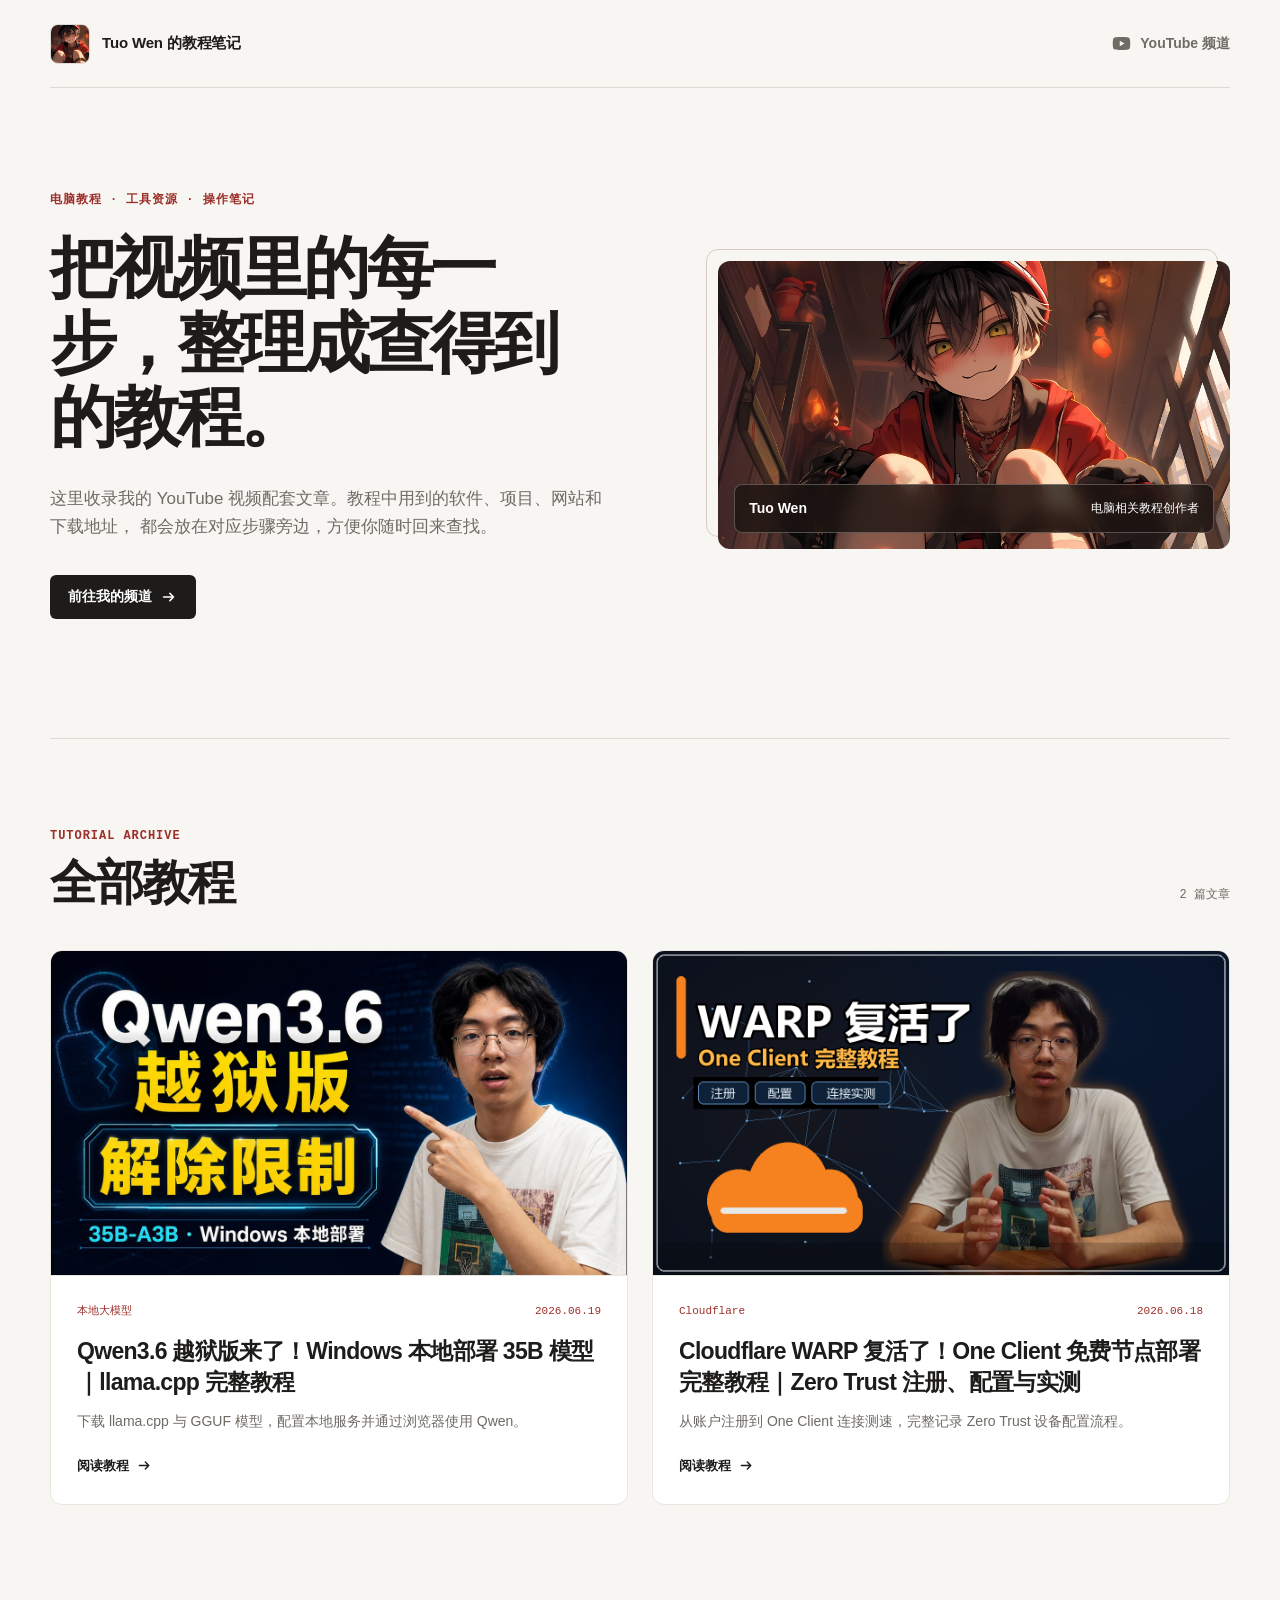
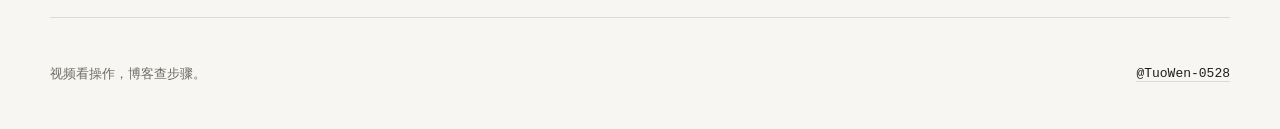
==== index.html @ 8203e3d8 "Add files via upload" ====
<!doctype html>
<html lang="zh-CN">
  <head>
    <meta charset="utf-8">
    <meta name="viewport" content="width=device-width, initial-scale=1">
    <meta
      name="description"
      content="Tuo Wen 的视频配套教程与电脑工具资源导航。"
    >
    <meta name="theme-color" content="#f7f6f3">
    <title>Tuo Wen 的教程笔记</title>
    <link rel="icon" href="assets/images/channel-avatar.jpg" type="image/jpeg">
    <link rel="stylesheet" href="assets/css/style.css">
  </head>
  <body>
    <a class="skip-link" href="#tutorials">跳到教程列表</a>

    <header class="site-header">
      <a class="brand" href="index.html" aria-label="Tuo Wen 的教程笔记首页">
        <img
          class="brand-avatar"
          src="assets/images/channel-avatar.jpg"
          alt=""
          width="40"
          height="40"
        >
        <span>Tuo Wen 的教程笔记</span>
      </a>

      <a
        class="channel-link"
        href="https://www.youtube.com/@TuoWen-0528"
        target="_blank"
        rel="noopener noreferrer"
      >
        <svg viewBox="0 0 24 24" aria-hidden="true">
          <path d="M21.6 7.2a2.8 2.8 0 0 0-2-2C17.8 4.7 12 4.7 12 4.7s-5.8 0-7.6.5a2.8 2.8 0 0 0-2 2A29 29 0 0 0 2 12a29 29 0 0 0 .4 4.8 2.8 2.8 0 0 0 2 2c1.8.5 7.6.5 7.6.5s5.8 0 7.6-.5a2.8 2.8 0 0 0 2-2A29 29 0 0 0 22 12a29 29 0 0 0-.4-4.8ZM10 15.2V8.8l5.5 3.2-5.5 3.2Z"/>
        </svg>
        YouTube 频道
      </a>
    </header>

    <main>
      <section class="intro" aria-labelledby="site-title">
        <div class="intro-copy">
          <p class="eyebrow">电脑教程 · 工具资源 · 操作笔记</p>
          <h1 id="site-title">把视频里的每一步，整理成查得到的教程。</h1>
          <p class="intro-description">
            这里收录我的 YouTube 视频配套文章。教程中用到的软件、项目、网站和下载地址，
            都会放在对应步骤旁边，方便你随时回来查找。
          </p>
          <a
            class="primary-link"
            href="https://www.youtube.com/@TuoWen-0528"
            target="_blank"
            rel="noopener noreferrer"
          >
            前往我的频道
            <svg viewBox="0 0 20 20" aria-hidden="true">
              <path d="M4 10h11M11 6l4 4-4 4"/>
            </svg>
          </a>
        </div>

        <figure class="profile-visual">
          <img
            src="assets/images/channel-avatar.jpg"
            alt="Tuo Wen 的频道头像"
            width="1920"
            height="1080"
          >
          <figcaption>
            <span>Tuo Wen</span>
            <span>电脑相关教程创作者</span>
          </figcaption>
        </figure>
      </section>

      <section class="tutorials" id="tutorials" aria-labelledby="tutorials-title">
        <div class="section-heading">
          <div>
            <p class="eyebrow">Tutorial archive</p>
            <h2 id="tutorials-title">全部教程</h2>
          </div>
          <p class="article-count" aria-label="当前收录文章数量">2 篇文章</p>
        </div>

        <div class="article-grid">
          <a
            class="article-card"
            href="articles/qwen-uncensored-35b-windows-llama-cpp-tutorial.html"
          >
            <div class="article-card-image">
              <img
                src="assets/images/articles/qwen-local-llama-cpp/youtube-thumbnail.jpg"
                alt=""
                width="1280"
                height="720"
              >
            </div>
            <div class="article-card-content">
              <div class="article-card-meta">
                <span>本地大模型</span>
                <time datetime="2026-06-19">2026.06.19</time>
              </div>
              <h3>Qwen3.6 越狱版来了！Windows 本地部署 35B 模型｜llama.cpp 完整教程</h3>
              <p>下载 llama.cpp 与 GGUF 模型，配置本地服务并通过浏览器使用 Qwen。</p>
              <span class="read-more">
                阅读教程
                <svg viewBox="0 0 20 20" aria-hidden="true">
                  <path d="M4 10h11M11 6l4 4-4 4"/>
                </svg>
              </span>
            </div>
          </a>

          <a
            class="article-card"
            href="articles/cloudflare-warp-one-client-zero-trust-tutorial.html"
          >
            <div class="article-card-image">
              <img
                src="assets/images/articles/cloudflare-one-client/youtube-thumbnail.png"
                alt=""
                width="1280"
                height="720"
              >
            </div>
            <div class="article-card-content">
              <div class="article-card-meta">
                <span>Cloudflare</span>
                <time datetime="2026-06-18">2026.06.18</time>
              </div>
              <h3>Cloudflare WARP 复活了！One Client 免费节点部署完整教程｜Zero Trust 注册、配置与实测</h3>
              <p>从账户注册到 One Client 连接测速，完整记录 Zero Trust 设备配置流程。</p>
              <span class="read-more">
                阅读教程
                <svg viewBox="0 0 20 20" aria-hidden="true">
                  <path d="M4 10h11M11 6l4 4-4 4"/>
                </svg>
              </span>
            </div>
          </a>
        </div>
      </section>
    </main>

    <footer class="site-footer">
      <p>视频看操作，博客查步骤。</p>
      <a
        href="https://www.youtube.com/@TuoWen-0528"
        target="_blank"
        rel="noopener noreferrer"
      >@TuoWen-0528</a>
    </footer>
  </body>
</html>
---- assets/css/style.css ----
:root {
  color-scheme: light;
  --canvas: #f7f6f3;
  --surface: #ffffff;
  --ink: #1d1c1a;
  --muted: #6f6b65;
  --line: #dedbd5;
  --soft-line: #eae7e1;
  --accent: #9d2f29;
  --accent-dark: #79231f;
  --accent-soft: #f5e6e3;
  --display: "Aptos Display", "Segoe UI Variable Display", "PingFang SC",
    "Microsoft YaHei", sans-serif;
  --body: "Aptos", "Segoe UI Variable Text", "PingFang SC", "Microsoft YaHei",
    sans-serif;
  --mono: "Cascadia Code", "SFMono-Regular", Consolas, monospace;
}

* {
  box-sizing: border-box;
}

html {
  scroll-behavior: smooth;
}

body {
  margin: 0;
  background: var(--canvas);
  color: var(--ink);
  font-family: var(--body);
  line-height: 1.65;
  text-rendering: optimizeLegibility;
  -webkit-font-smoothing: antialiased;
}

a {
  color: inherit;
}

img {
  display: block;
  height: auto;
  max-width: 100%;
}

svg {
  display: block;
}

.skip-link {
  position: fixed;
  top: 12px;
  left: 12px;
  z-index: 10;
  padding: 8px 12px;
  border-radius: 6px;
  background: var(--ink);
  color: #fff;
  text-decoration: none;
  transform: translateY(-160%);
  transition: transform 160ms ease;
}

.skip-link:focus {
  transform: translateY(0);
}

.site-header,
main,
.site-footer {
  width: min(1180px, calc(100% - 48px));
  margin-inline: auto;
}

.site-header {
  min-height: 88px;
  display: flex;
  align-items: center;
  justify-content: space-between;
  border-bottom: 1px solid var(--line);
}

.brand {
  display: inline-flex;
  align-items: center;
  gap: 12px;
  font-size: 15px;
  font-weight: 650;
  letter-spacing: -0.01em;
  text-decoration: none;
}

.brand-avatar {
  width: 40px;
  height: 40px;
  border: 1px solid rgba(29, 28, 26, 0.12);
  border-radius: 8px;
  object-fit: cover;
  object-position: 50% 24%;
}

.channel-link,
.primary-link {
  display: inline-flex;
  align-items: center;
  justify-content: center;
  gap: 8px;
  min-height: 44px;
  font-size: 14px;
  font-weight: 650;
  text-decoration: none;
}

.channel-link {
  color: var(--muted);
  transition: color 160ms ease;
}

.channel-link svg {
  width: 21px;
  fill: currentColor;
}

.channel-link:hover {
  color: var(--accent);
}

.intro {
  display: grid;
  grid-template-columns: minmax(0, 1.05fr) minmax(360px, 0.95fr);
  gap: clamp(48px, 8vw, 108px);
  align-items: center;
  min-height: 650px;
  padding: 88px 0 104px;
}

.intro-copy {
  max-width: 660px;
}

.eyebrow {
  margin: 0 0 20px;
  color: var(--accent);
  font-family: var(--mono);
  font-size: 12px;
  font-weight: 600;
  letter-spacing: 0.08em;
  text-transform: uppercase;
}

h1,
h2,
h3,
p {
  text-wrap: pretty;
}

h1,
h2,
h3 {
  font-family: var(--display);
}

h1 {
  max-width: 680px;
  margin: 0;
  font-size: clamp(42px, 5.2vw, 72px);
  font-weight: 700;
  letter-spacing: -0.055em;
  line-height: 1.12;
}

.intro-description {
  max-width: 590px;
  margin: 30px 0 34px;
  color: var(--muted);
  font-size: 17px;
}

.primary-link {
  width: fit-content;
  padding: 0 18px;
  border-radius: 6px;
  background: var(--ink);
  color: #fff;
  transition:
    background-color 160ms ease,
    transform 160ms ease;
}

.primary-link:hover {
  background: var(--accent-dark);
}

.primary-link:active {
  transform: scale(0.98);
}

.primary-link svg {
  width: 18px;
  fill: none;
  stroke: currentColor;
  stroke-linecap: round;
  stroke-linejoin: round;
  stroke-width: 1.7;
}

.profile-visual {
  position: relative;
  margin: 0;
}

.profile-visual::before {
  position: absolute;
  inset: -12px 12px 12px -12px;
  z-index: -1;
  border: 1px solid #d9c9c4;
  border-radius: 12px;
  content: "";
}

.profile-visual img {
  width: 100%;
  border-radius: 12px;
}

.profile-visual figcaption {
  position: absolute;
  right: 16px;
  bottom: 16px;
  left: 16px;
  display: flex;
  align-items: center;
  justify-content: space-between;
  gap: 16px;
  padding: 12px 14px;
  border: 1px solid rgba(255, 255, 255, 0.25);
  border-radius: 8px;
  background: rgba(28, 20, 17, 0.78);
  color: #fff;
  font-size: 12px;
  backdrop-filter: blur(8px);
}

.profile-visual figcaption span:first-child {
  font-size: 14px;
  font-weight: 700;
}

.tutorials {
  padding: 88px 0 112px;
  border-top: 1px solid var(--line);
}

.section-heading {
  display: flex;
  align-items: end;
  justify-content: space-between;
  gap: 24px;
  margin-bottom: 40px;
}

.section-heading .eyebrow {
  margin-bottom: 10px;
}

h2 {
  margin: 0;
  font-size: clamp(32px, 4vw, 48px);
  letter-spacing: -0.045em;
  line-height: 1.1;
}

.article-count {
  margin: 0 0 4px;
  color: var(--muted);
  font-family: var(--mono);
  font-size: 12px;
}

.empty-state {
  display: grid;
  grid-template-columns: auto 1fr;
  gap: 22px;
  align-items: center;
  padding: clamp(28px, 5vw, 48px);
  border: 1px solid var(--soft-line);
  border-radius: 12px;
  background: var(--surface);
}

.empty-icon {
  display: grid;
  width: 56px;
  height: 56px;
  place-items: center;
  border-radius: 10px;
  background: var(--accent-soft);
  color: var(--accent);
}

.empty-icon svg {
  width: 27px;
  fill: none;
  stroke: currentColor;
  stroke-linecap: round;
  stroke-linejoin: round;
  stroke-width: 1.6;
}

.empty-state h3 {
  margin: 0 0 5px;
  font-size: 20px;
  letter-spacing: -0.02em;
}

.empty-state p {
  margin: 0;
  color: var(--muted);
}

.site-footer {
  display: flex;
  align-items: center;
  justify-content: space-between;
  gap: 24px;
  min-height: 112px;
  border-top: 1px solid var(--line);
  color: var(--muted);
  font-size: 13px;
}

.site-footer p {
  margin: 0;
}

.site-footer a {
  color: var(--ink);
  font-family: var(--mono);
  text-decoration-color: var(--line);
  text-underline-offset: 4px;
}

a:focus-visible {
  border-radius: 4px;
  outline: 3px solid rgba(157, 47, 41, 0.28);
  outline-offset: 4px;
}

.article-grid {
  display: grid;
  grid-template-columns: repeat(2, minmax(0, 1fr));
  gap: 24px;
}

.article-card {
  display: grid;
  overflow: hidden;
  border: 1px solid var(--soft-line);
  border-radius: 12px;
  background: var(--surface);
  text-decoration: none;
  transition:
    border-color 180ms ease,
    transform 180ms ease,
    box-shadow 180ms ease;
}

.article-card:hover {
  border-color: #d5c8c3;
  box-shadow: 0 8px 24px rgba(50, 37, 31, 0.05);
  transform: translateY(-2px);
}

.article-card-image {
  overflow: hidden;
  border-bottom: 1px solid var(--soft-line);
  background: #171614;
}

.article-card-image img {
  width: 100%;
}

.article-card-content {
  padding: 26px;
}

.article-card-meta {
  display: flex;
  justify-content: space-between;
  gap: 16px;
  margin-bottom: 16px;
  color: var(--accent);
  font-family: var(--mono);
  font-size: 11px;
}

.article-card h3 {
  margin: 0 0 12px;
  font-size: 23px;
  letter-spacing: -0.03em;
  line-height: 1.35;
}

.article-card p {
  margin: 0;
  color: var(--muted);
  font-size: 14px;
}

.read-more {
  display: inline-flex;
  align-items: center;
  gap: 7px;
  margin-top: 22px;
  font-size: 13px;
  font-weight: 650;
}

.read-more svg {
  width: 17px;
  fill: none;
  stroke: currentColor;
  stroke-linecap: round;
  stroke-linejoin: round;
  stroke-width: 1.7;
}

.article-header,
.article-layout {
  width: min(100% - 48px, 1180px);
  margin-inline: auto;
}

.article-header {
  min-height: 80px;
  display: flex;
  align-items: center;
  justify-content: space-between;
  gap: 24px;
  border-bottom: 1px solid var(--line);
}

.back-link {
  display: inline-flex;
  align-items: center;
  gap: 8px;
  min-height: 44px;
  font-size: 14px;
  font-weight: 650;
  text-decoration: none;
}

.back-link svg {
  width: 18px;
  fill: none;
  stroke: currentColor;
  stroke-linecap: round;
  stroke-linejoin: round;
  stroke-width: 1.7;
}

.article-layout {
  display: grid;
  grid-template-columns: minmax(0, 820px);
  justify-content: center;
}

.article {
  min-width: 0;
  padding: 86px 0 0;
}

.article-hero {
  padding-bottom: 72px;
  border-bottom: 1px solid var(--line);
}

.article-hero h1 {
  max-width: 900px;
  font-size: clamp(38px, 5.2vw, 66px);
  line-height: 1.16;
}

.article-lead {
  max-width: 760px;
  margin: 28px 0 20px;
  color: var(--muted);
  font-size: 19px;
}

.article-meta {
  display: flex;
  flex-wrap: wrap;
  gap: 8px 22px;
  color: var(--muted);
  font-family: var(--mono);
  font-size: 12px;
}

.video-link {
  display: inline-flex;
  align-items: center;
  gap: 8px;
  min-height: 44px;
  margin-top: 30px;
  padding: 0 17px;
  border-radius: 6px;
  background: var(--ink);
  color: #fff;
  font-size: 14px;
  font-weight: 650;
  text-decoration: none;
}

.video-link:hover {
  background: var(--accent-dark);
}

.video-link svg {
  width: 18px;
  fill: none;
  stroke: currentColor;
  stroke-linecap: round;
  stroke-linejoin: round;
  stroke-width: 1.7;
}

.notice,
.warning {
  margin: 42px 0;
  padding: 22px 24px;
  border-left: 3px solid var(--accent);
  background: var(--accent-soft);
  color: #4c302d;
}

.warning {
  border-color: #9a6812;
  background: #fbf3db;
  color: #5e481d;
}

.notice.compact {
  margin-top: 32px;
}

.article-section {
  padding: 64px 0 8px;
}

.article-section > h2,
.section-title-row h2,
.article-toc h2 {
  font-size: clamp(28px, 4vw, 40px);
  line-height: 1.22;
}

.article-section p,
.article-section li,
.article-toc li {
  font-size: 16px;
}

.article-section p {
  margin: 18px 0;
}

.article-section a,
.article-toc a {
  text-decoration-color: #bfb8af;
  text-underline-offset: 4px;
}

.article-section a:hover,
.article-toc a:hover {
  color: var(--accent);
}

.section-title-row {
  display: grid;
  grid-template-columns: 64px minmax(0, 1fr);
  gap: 18px;
  align-items: start;
  margin-bottom: 26px;
}

.section-title-row h2 {
  margin: 0;
}

.timestamp {
  margin-top: 9px;
  color: var(--accent);
  font-family: var(--mono);
  font-size: 12px;
}

.check-list,
.source-list {
  padding-left: 22px;
}

.check-list li,
.source-list li {
  margin: 10px 0;
}

.resource-box {
  margin-top: 30px;
  padding: 24px 26px;
  border: 1px solid var(--soft-line);
  border-radius: 10px;
  background: var(--surface);
}

.resource-box h3 {
  margin: 0 0 12px;
  font-size: 18px;
}

.resource-box ul {
  margin: 0;
  padding-left: 20px;
}

.resource-box li {
  margin: 8px 0;
}

.article-toc {
  margin: 58px 0 10px;
  padding: 30px;
  border: 1px solid var(--soft-line);
  border-radius: 12px;
  background: var(--surface);
}

.article-toc h2 {
  margin: 0 0 20px;
}

.article-toc ol {
  display: grid;
  grid-template-columns: repeat(2, minmax(0, 1fr));
  gap: 4px 30px;
  margin: 0;
  padding: 0;
  list-style: none;
}

.article-toc a {
  display: grid;
  grid-template-columns: 48px minmax(0, 1fr);
  gap: 10px;
  padding: 8px 0;
}

.article-toc time {
  color: var(--accent);
  font-family: var(--mono);
  font-size: 12px;
}

.steps {
  margin: 0;
  padding: 0;
  list-style: none;
  counter-reset: tutorial-step;
}

.steps > li {
  position: relative;
  padding: 0 0 42px 58px;
  counter-increment: tutorial-step;
}

.steps > li::before {
  position: absolute;
  top: 1px;
  left: 0;
  display: grid;
  width: 34px;
  height: 34px;
  place-items: center;
  border: 1px solid #d9c9c4;
  border-radius: 8px;
  color: var(--accent);
  content: counter(tutorial-step);
  font-family: var(--mono);
  font-size: 12px;
  font-weight: 700;
}

.steps h3 {
  margin: 0;
  font-size: 21px;
  letter-spacing: -0.02em;
}

.steps ul {
  padding-left: 20px;
}

.steps ul li {
  margin: 8px 0;
}

.subheading {
  margin: 38px 0 28px;
  padding-top: 26px;
  border-top: 1px solid var(--soft-line);
  font-size: 24px;
}

.ui-label,
code {
  border: 1px solid #e2ddd7;
  border-radius: 4px;
  background: #f1efeb;
  color: #413d38;
  font-family: var(--mono);
  font-size: 0.88em;
}

.ui-label {
  padding: 2px 6px;
  white-space: nowrap;
}

code {
  padding: 2px 5px;
}

.long-code {
  overflow-wrap: anywhere;
}

.long-code code {
  white-space: normal;
}

kbd {
  padding: 2px 6px;
  border: 1px solid #d8d3cc;
  border-bottom-width: 2px;
  border-radius: 4px;
  background: #f4f2ee;
  font-family: var(--mono);
  font-size: 0.85em;
}

.code-block,
.folder-tree pre {
  position: relative;
  overflow-x: auto;
  margin: 24px 0;
  padding: 58px 24px 22px;
  border: 1px solid #2f2d29;
  border-radius: 10px;
  background: #1d1c1a;
  color: #f4f1eb;
  font: 13px/1.75 var(--mono);
  tab-size: 2;
}

.code-block code,
.folder-tree code {
  padding: 0;
  border: 0;
  background: transparent;
  color: inherit;
  font-size: inherit;
}

.copy-code-button {
  position: absolute;
  top: 12px;
  right: 12px;
  display: inline-flex;
  min-width: 82px;
  min-height: 34px;
  align-items: center;
  justify-content: center;
  padding: 0 12px;
  border: 1px solid #4a4741;
  border-radius: 5px;
  background: #2b2926;
  color: #f4f1eb;
  cursor: pointer;
  font-family: var(--body);
  font-size: 12px;
  font-weight: 650;
  transition:
    background-color 150ms ease,
    border-color 150ms ease;
}

.copy-code-button:hover {
  border-color: #6a655d;
  background: #373430;
}

.copy-code-button[data-state="copied"] {
  border-color: #54765a;
  background: #29452f;
}

.copy-code-button[data-state="error"] {
  border-color: #98534d;
  background: #562f2c;
}

.table-wrap {
  overflow-x: auto;
  margin: 28px 0 42px;
  border: 1px solid var(--soft-line);
  border-radius: 10px;
  background: var(--surface);
}

.table-wrap table {
  width: 100%;
  min-width: 650px;
  border-collapse: collapse;
  text-align: left;
}

.table-wrap th,
.table-wrap td {
  padding: 15px 18px;
  border-bottom: 1px solid var(--soft-line);
  vertical-align: top;
}

.table-wrap th {
  background: #f1efeb;
  font-size: 13px;
}

.table-wrap td {
  font-size: 14px;
}

.table-wrap tbody tr:last-child td {
  border-bottom: 0;
}

.article-figure {
  margin: 28px 0 8px;
}

.article-figure img {
  width: 100%;
  border: 1px solid var(--soft-line);
  border-radius: 10px;
  background: #171614;
}

.article-figure figcaption {
  margin-top: 10px;
  color: var(--muted);
  font-size: 13px;
}

.faq-list {
  border-top: 1px solid var(--line);
}

.faq-list details {
  border-bottom: 1px solid var(--line);
}

.faq-list summary {
  padding: 20px 30px 20px 0;
  cursor: pointer;
  font-weight: 650;
}

.faq-list details p {
  margin-top: 0;
  padding-bottom: 18px;
  color: var(--muted);
}

.article-note {
  margin-top: 32px !important;
  padding-top: 24px;
  border-top: 1px solid var(--line);
  color: var(--muted);
  font-size: 13px !important;
}

.article-footer {
  display: flex;
  align-items: center;
  justify-content: space-between;
  gap: 24px;
  margin-top: 72px;
  padding: 34px 0 50px;
  border-top: 1px solid var(--line);
  font-size: 14px;
}

@media (max-width: 820px) {
  .site-header,
  main,
  .site-footer {
    width: min(100% - 32px, 680px);
  }

  .intro {
    grid-template-columns: 1fr;
    gap: 54px;
    min-height: auto;
    padding: 70px 0 82px;
  }

  .intro-copy {
    max-width: none;
  }

  .profile-visual {
    width: min(100%, 560px);
  }

  .profile-visual img {
    width: 100%;
  }

  .tutorials {
    padding: 72px 0 88px;
  }

  .article-grid {
    grid-template-columns: 1fr;
  }

  .article-header,
  .article-layout {
    width: min(100% - 32px, 680px);
  }

  .article {
    padding-top: 66px;
  }

  .article-toc ol {
    grid-template-columns: 1fr;
  }
}

@media (max-width: 520px) {
  .site-header {
    min-height: 74px;
  }

  .brand span {
    font-size: 14px;
  }

  .brand-avatar {
    width: 36px;
    height: 36px;
  }

  .channel-link {
    width: 44px;
    font-size: 0;
  }

  .channel-link svg {
    width: 24px;
  }

  .intro {
    gap: 42px;
    padding: 56px 0 68px;
  }

  .eyebrow {
    margin-bottom: 16px;
    font-size: 11px;
  }

  h1 {
    font-size: clamp(38px, 11vw, 50px);
    letter-spacing: -0.05em;
  }

  .intro-description {
    margin: 24px 0 28px;
    font-size: 16px;
  }

  .profile-visual::before {
    inset: -8px 8px 8px -8px;
  }

  .profile-visual figcaption {
    right: 10px;
    bottom: 10px;
    left: 10px;
  }

  .profile-visual figcaption span:last-child {
    display: none;
  }

  .section-heading {
    align-items: start;
    margin-bottom: 28px;
  }

  .article-count {
    margin-top: 8px;
    white-space: nowrap;
  }

  .empty-state {
    grid-template-columns: 1fr;
    gap: 18px;
  }

  .site-footer {
    align-items: flex-start;
    flex-direction: column;
    justify-content: center;
    gap: 5px;
  }

  .article-header {
    min-height: 72px;
  }

  .article-header .channel-link {
    width: auto;
    font-size: 13px;
  }

  .article {
    padding-top: 52px;
  }

  .article-hero {
    padding-bottom: 54px;
  }

  .article-hero h1 {
    font-size: clamp(34px, 10.5vw, 46px);
  }

  .article-lead {
    font-size: 17px;
  }

  .article-section {
    padding-top: 52px;
  }

  .section-title-row {
    grid-template-columns: 1fr;
    gap: 6px;
  }

  .timestamp {
    margin-top: 0;
  }

  .article-toc {
    padding: 24px 20px;
  }

  .steps > li {
    padding-left: 48px;
  }

  .steps > li::before {
    width: 30px;
    height: 30px;
  }

  .article-footer {
    align-items: flex-start;
    flex-direction: column;
  }
}

@media (prefers-reduced-motion: reduce) {
  html {
    scroll-behavior: auto;
  }

  *,
  *::before,
  *::after {
    scroll-behavior: auto !important;
    transition-duration: 0.01ms !important;
  }
}
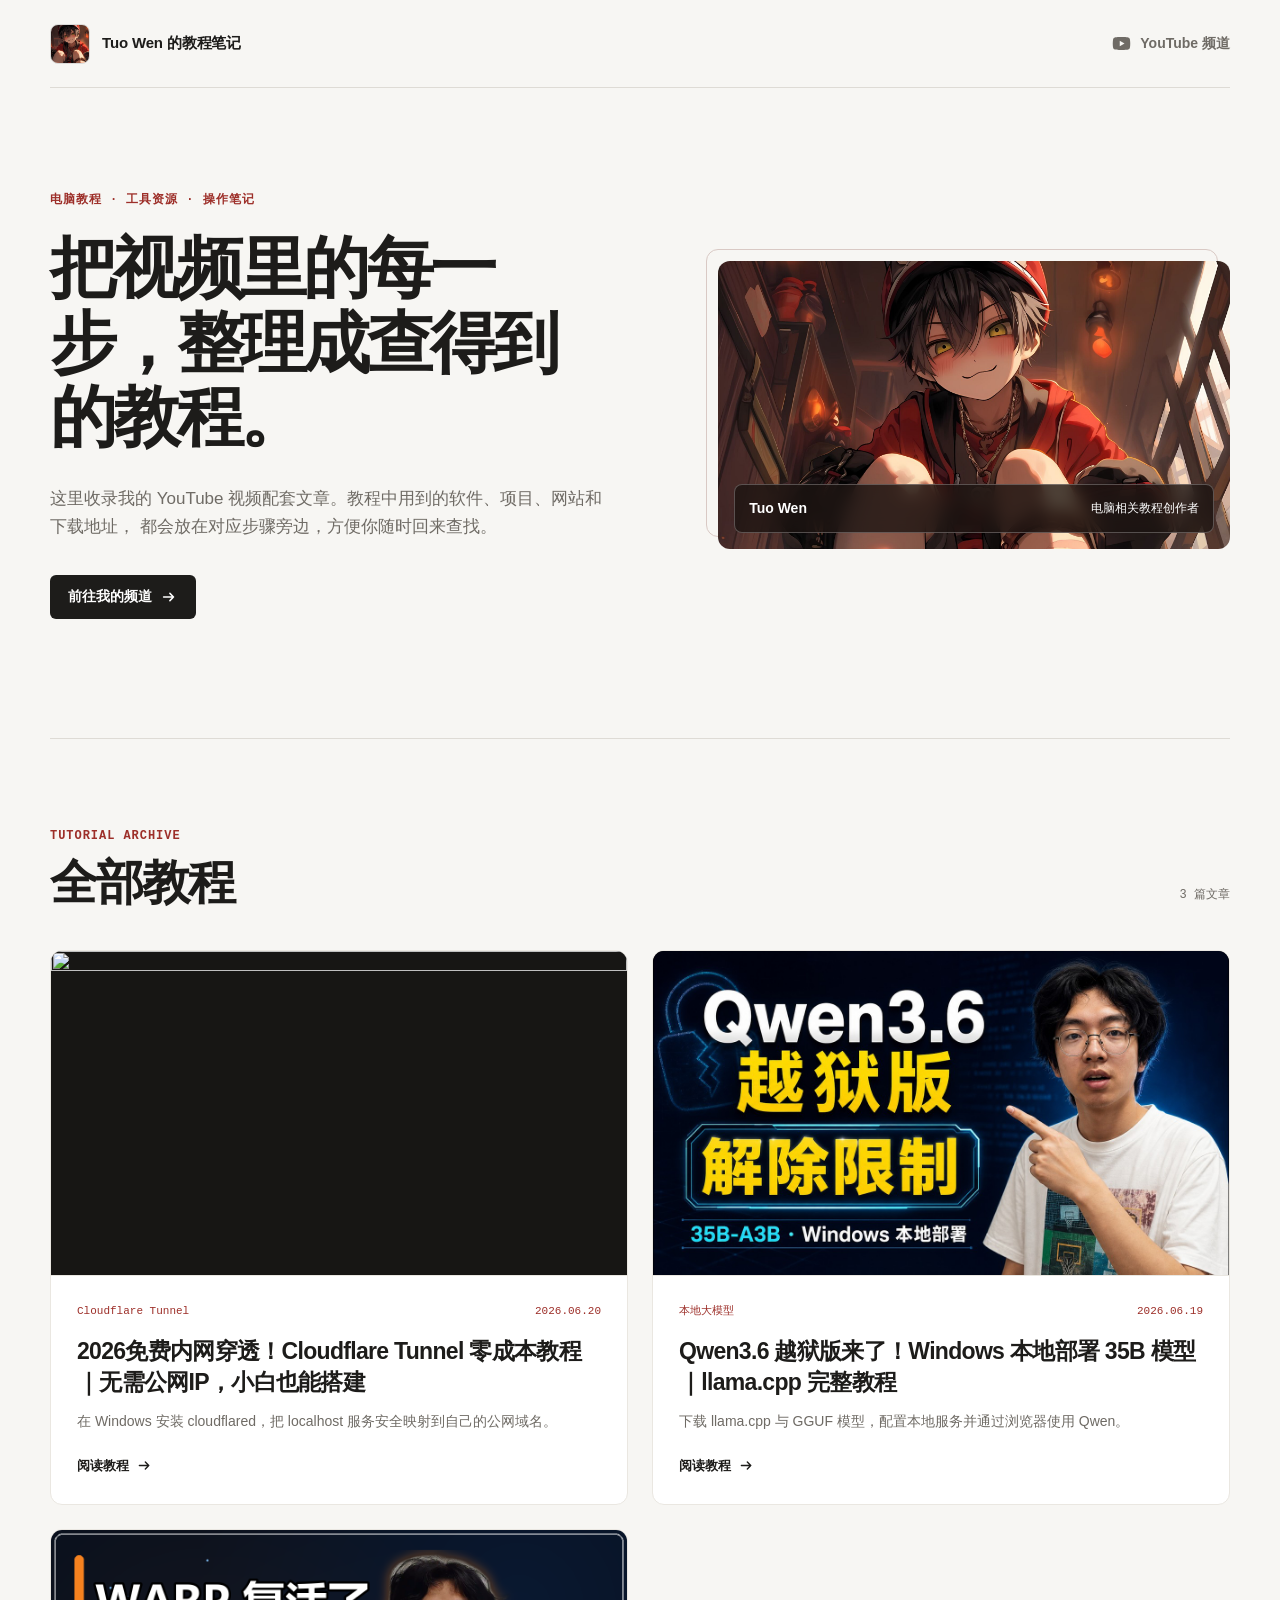
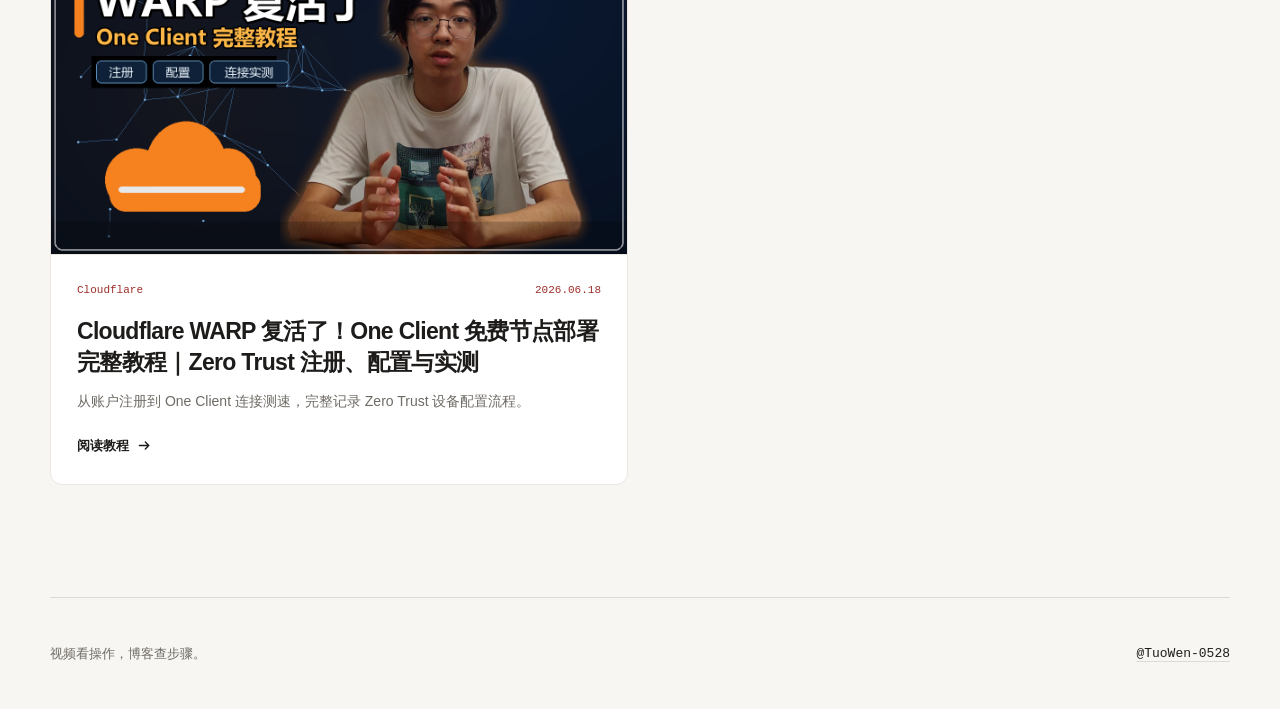
==== commit adeb3e37: "Add files via upload" ====
--- a/index.html
+++ b/index.html
@@ -82,10 +82,38 @@
             <p class="eyebrow">Tutorial archive</p>
             <h2 id="tutorials-title">全部教程</h2>
           </div>
-          <p class="article-count" aria-label="当前收录文章数量">2 篇文章</p>
+          <p class="article-count" aria-label="当前收录文章数量">3 篇文章</p>
         </div>
 
         <div class="article-grid">
+          <a
+            class="article-card"
+            href="articles/cloudflare-tunnel-free-intranet-windows-tutorial.html"
+          >
+            <div class="article-card-image">
+              <img
+                src="assets/images/articles/cloudflare-tunnel-windows/youtube-thumbnail.png"
+                alt=""
+                width="1672"
+                height="941"
+              >
+            </div>
+            <div class="article-card-content">
+              <div class="article-card-meta">
+                <span>Cloudflare Tunnel</span>
+                <time datetime="2026-06-20">2026.06.20</time>
+              </div>
+              <h3>2026免费内网穿透！Cloudflare Tunnel 零成本教程｜无需公网IP，小白也能搭建</h3>
+              <p>在 Windows 安装 cloudflared，把 localhost 服务安全映射到自己的公网域名。</p>
+              <span class="read-more">
+                阅读教程
+                <svg viewBox="0 0 20 20" aria-hidden="true">
+                  <path d="M4 10h11M11 6l4 4-4 4"/>
+                </svg>
+              </span>
+            </div>
+          </a>
+
           <a
             class="article-card"
             href="articles/qwen-uncensored-35b-windows-llama-cpp-tutorial.html"
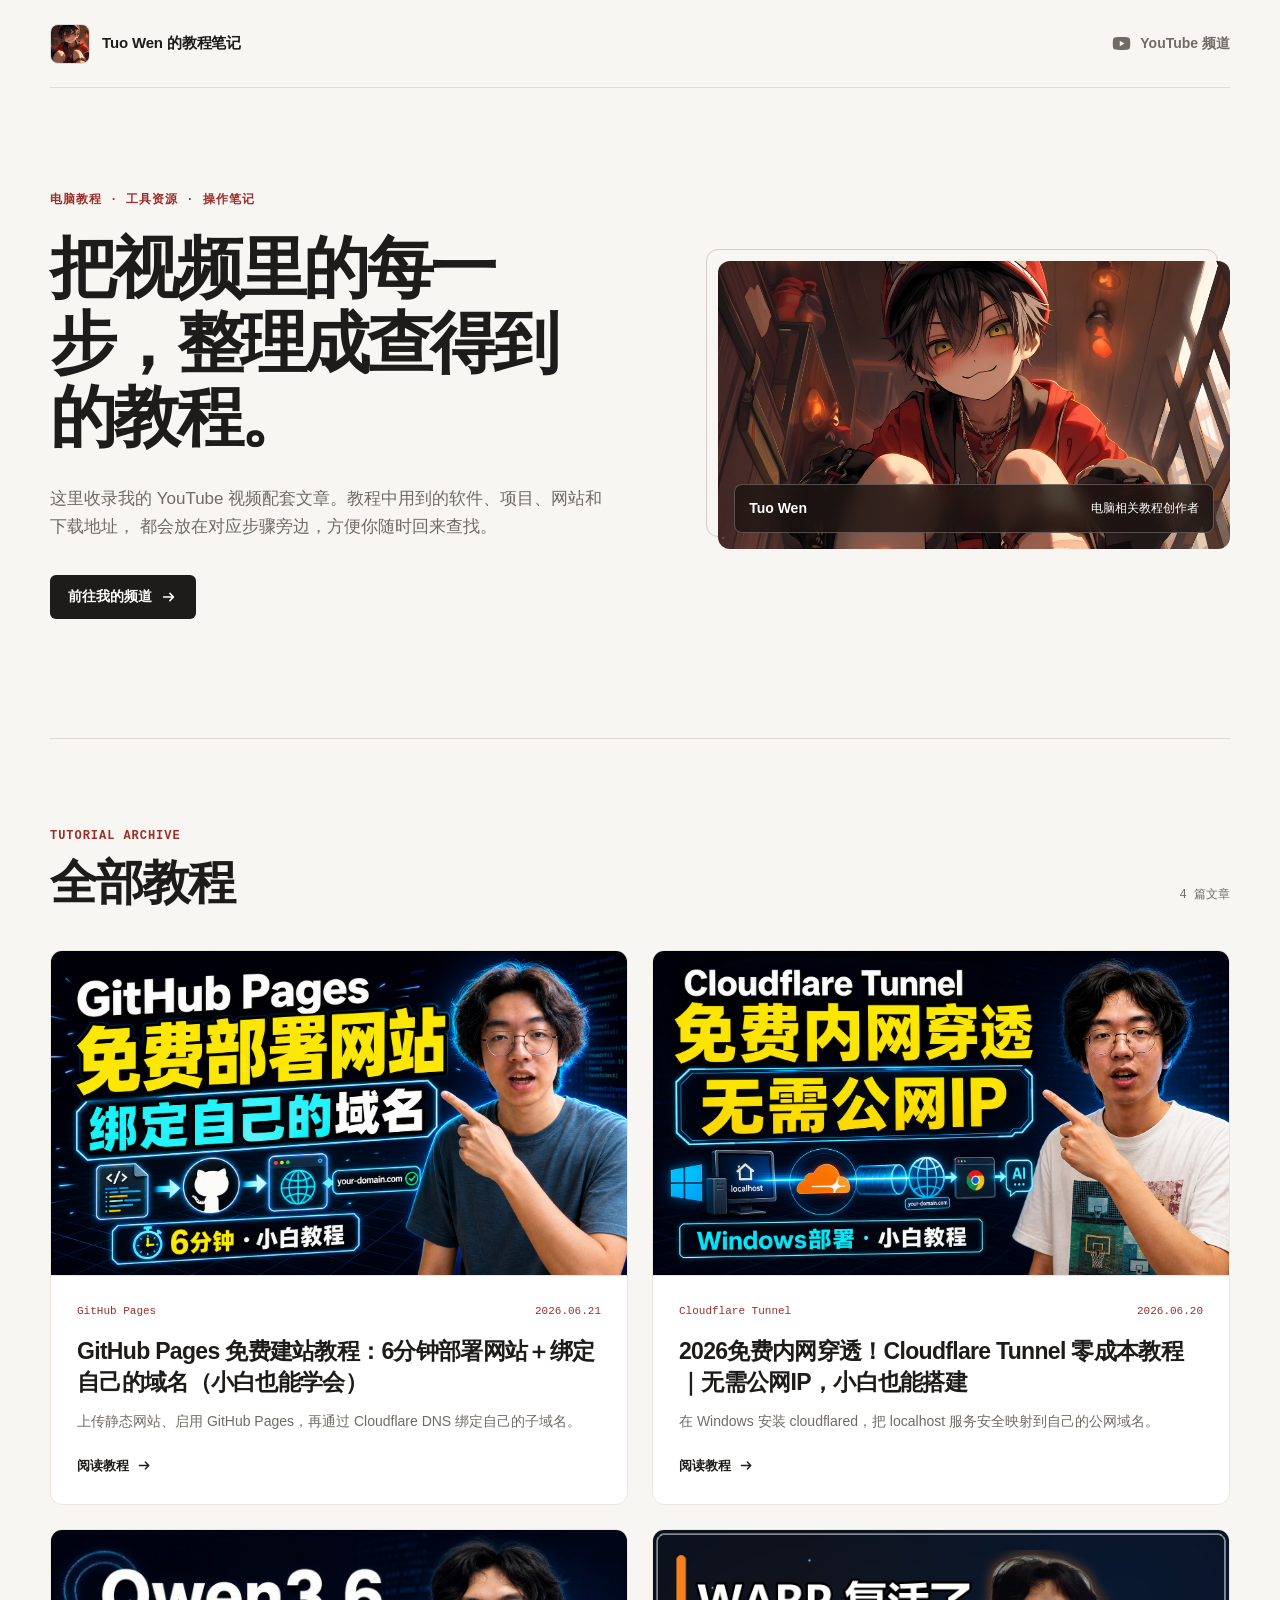
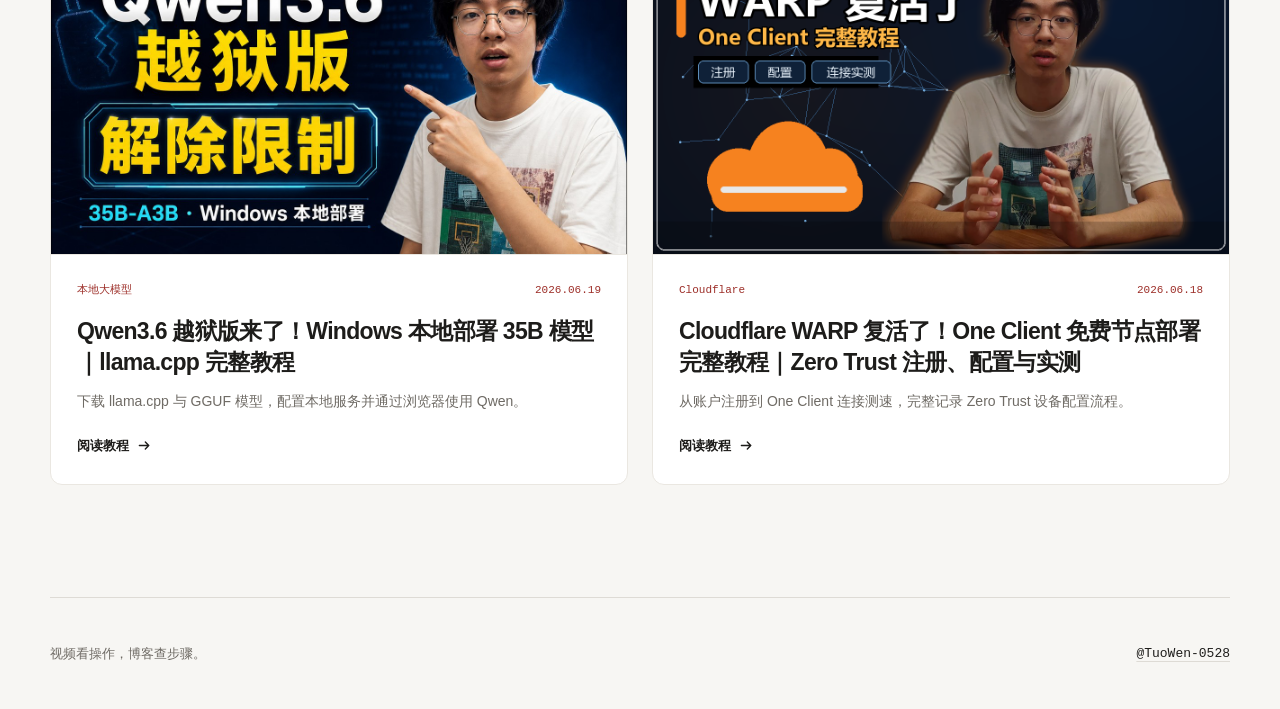
==== commit 29518eed: "Add files via upload" ====
--- a/index.html
+++ b/index.html
@@ -9,8 +9,8 @@
     >
     <meta name="theme-color" content="#f7f6f3">
     <title>Tuo Wen 的教程笔记</title>
-    <link rel="icon" href="assets/images/channel-avatar.jpg" type="image/jpeg">
-    <link rel="stylesheet" href="assets/css/style.css">
+    <link rel="icon" href="assests/images/channel-avatar.jpg" type="image/jpeg">
+    <link rel="stylesheet" href="assests/css/style.css">
   </head>
   <body>
     <a class="skip-link" href="#tutorials">跳到教程列表</a>
@@ -19,7 +19,7 @@
       <a class="brand" href="index.html" aria-label="Tuo Wen 的教程笔记首页">
         <img
           class="brand-avatar"
-          src="assets/images/channel-avatar.jpg"
+          src="assests/images/channel-avatar.jpg"
           alt=""
           width="40"
           height="40"
@@ -64,7 +64,7 @@
 
         <figure class="profile-visual">
           <img
-            src="assets/images/channel-avatar.jpg"
+            src="assests/images/channel-avatar.jpg"
             alt="Tuo Wen 的频道头像"
             width="1920"
             height="1080"
@@ -82,17 +82,17 @@
             <p class="eyebrow">Tutorial archive</p>
             <h2 id="tutorials-title">全部教程</h2>
           </div>
-          <p class="article-count" aria-label="当前收录文章数量">3 篇文章</p>
+          <p class="article-count" aria-label="当前收录文章数量">4 篇文章</p>
         </div>
 
         <div class="article-grid">
           <a
             class="article-card"
-            href="articles/cloudflare-tunnel-free-intranet-windows-tutorial.html"
-          >
-            <div class="article-card-image">
-              <img
-                src="assets/images/articles/cloudflare-tunnel-windows/youtube-thumbnail.png"
+            href="articles/github-pages-free-website-custom-domain-tutorial/github-pages-free-website-custom-domain-tutorial.html"
+          >
+            <div class="article-card-image">
+              <img
+                src="articles/github-pages-free-website-custom-domain-tutorial/images/youtube-thumbnail.png"
                 alt=""
                 width="1672"
                 height="941"
@@ -100,6 +100,34 @@
             </div>
             <div class="article-card-content">
               <div class="article-card-meta">
+                <span>GitHub Pages</span>
+                <time datetime="2026-06-21">2026.06.21</time>
+              </div>
+              <h3>GitHub Pages 免费建站教程：6分钟部署网站＋绑定自己的域名（小白也能学会）</h3>
+              <p>上传静态网站、启用 GitHub Pages，再通过 Cloudflare DNS 绑定自己的子域名。</p>
+              <span class="read-more">
+                阅读教程
+                <svg viewBox="0 0 20 20" aria-hidden="true">
+                  <path d="M4 10h11M11 6l4 4-4 4"/>
+                </svg>
+              </span>
+            </div>
+          </a>
+
+          <a
+            class="article-card"
+            href="articles/cloudflare-tunnel-free-intranet-windows-tutorial/cloudflare-tunnel-free-intranet-windows-tutorial.html"
+          >
+            <div class="article-card-image">
+              <img
+                src="articles/cloudflare-tunnel-free-intranet-windows-tutorial/images/youtube-thumbnail.png"
+                alt=""
+                width="1672"
+                height="941"
+              >
+            </div>
+            <div class="article-card-content">
+              <div class="article-card-meta">
                 <span>Cloudflare Tunnel</span>
                 <time datetime="2026-06-20">2026.06.20</time>
               </div>
@@ -116,11 +144,11 @@
 
           <a
             class="article-card"
-            href="articles/qwen-uncensored-35b-windows-llama-cpp-tutorial.html"
-          >
-            <div class="article-card-image">
-              <img
-                src="assets/images/articles/qwen-local-llama-cpp/youtube-thumbnail.jpg"
+            href="articles/qwen-uncensored-35b-windows-llama-cpp-tutorial/qwen-uncensored-35b-windows-llama-cpp-tutorial.html"
+          >
+            <div class="article-card-image">
+              <img
+                src="articles/qwen-uncensored-35b-windows-llama-cpp-tutorial/images/youtube-thumbnail.jpg"
                 alt=""
                 width="1280"
                 height="720"
@@ -144,11 +172,11 @@
 
           <a
             class="article-card"
-            href="articles/cloudflare-warp-one-client-zero-trust-tutorial.html"
-          >
-            <div class="article-card-image">
-              <img
-                src="assets/images/articles/cloudflare-one-client/youtube-thumbnail.png"
+            href="articles/cloudflare-warp-one-client-zero-trust-tutorial/cloudflare-warp-one-client-zero-trust-tutorial.html"
+          >
+            <div class="article-card-image">
+              <img
+                src="articles/cloudflare-warp-one-client-zero-trust-tutorial/images/youtube-thumbnail.png"
                 alt=""
                 width="1280"
                 height="720"
--- a/assests/css/style.css
+++ b/assests/css/style.css
@@ -0,0 +1,1102 @@
+:root {
+  color-scheme: light;
+  --canvas: #f7f6f3;
+  --surface: #ffffff;
+  --ink: #1d1c1a;
+  --muted: #6f6b65;
+  --line: #dedbd5;
+  --soft-line: #eae7e1;
+  --accent: #9d2f29;
+  --accent-dark: #79231f;
+  --accent-soft: #f5e6e3;
+  --display: "Aptos Display", "Segoe UI Variable Display", "PingFang SC",
+    "Microsoft YaHei", sans-serif;
+  --body: "Aptos", "Segoe UI Variable Text", "PingFang SC", "Microsoft YaHei",
+    sans-serif;
+  --mono: "Cascadia Code", "SFMono-Regular", Consolas, monospace;
+}
+
+* {
+  box-sizing: border-box;
+}
+
+html {
+  scroll-behavior: smooth;
+}
+
+body {
+  margin: 0;
+  background: var(--canvas);
+  color: var(--ink);
+  font-family: var(--body);
+  line-height: 1.65;
+  text-rendering: optimizeLegibility;
+  -webkit-font-smoothing: antialiased;
+}
+
+a {
+  color: inherit;
+}
+
+img {
+  display: block;
+  height: auto;
+  max-width: 100%;
+}
+
+svg {
+  display: block;
+}
+
+.skip-link {
+  position: fixed;
+  top: 12px;
+  left: 12px;
+  z-index: 10;
+  padding: 8px 12px;
+  border-radius: 6px;
+  background: var(--ink);
+  color: #fff;
+  text-decoration: none;
+  transform: translateY(-160%);
+  transition: transform 160ms ease;
+}
+
+.skip-link:focus {
+  transform: translateY(0);
+}
+
+.site-header,
+main,
+.site-footer {
+  width: min(1180px, calc(100% - 48px));
+  margin-inline: auto;
+}
+
+.site-header {
+  min-height: 88px;
+  display: flex;
+  align-items: center;
+  justify-content: space-between;
+  border-bottom: 1px solid var(--line);
+}
+
+.brand {
+  display: inline-flex;
+  align-items: center;
+  gap: 12px;
+  font-size: 15px;
+  font-weight: 650;
+  letter-spacing: -0.01em;
+  text-decoration: none;
+}
+
+.brand-avatar {
+  width: 40px;
+  height: 40px;
+  border: 1px solid rgba(29, 28, 26, 0.12);
+  border-radius: 8px;
+  object-fit: cover;
+  object-position: 50% 24%;
+}
+
+.channel-link,
+.primary-link {
+  display: inline-flex;
+  align-items: center;
+  justify-content: center;
+  gap: 8px;
+  min-height: 44px;
+  font-size: 14px;
+  font-weight: 650;
+  text-decoration: none;
+}
+
+.channel-link {
+  color: var(--muted);
+  transition: color 160ms ease;
+}
+
+.channel-link svg {
+  width: 21px;
+  fill: currentColor;
+}
+
+.channel-link:hover {
+  color: var(--accent);
+}
+
+.intro {
+  display: grid;
+  grid-template-columns: minmax(0, 1.05fr) minmax(360px, 0.95fr);
+  gap: clamp(48px, 8vw, 108px);
+  align-items: center;
+  min-height: 650px;
+  padding: 88px 0 104px;
+}
+
+.intro-copy {
+  max-width: 660px;
+}
+
+.eyebrow {
+  margin: 0 0 20px;
+  color: var(--accent);
+  font-family: var(--mono);
+  font-size: 12px;
+  font-weight: 600;
+  letter-spacing: 0.08em;
+  text-transform: uppercase;
+}
+
+h1,
+h2,
+h3,
+p {
+  text-wrap: pretty;
+}
+
+h1,
+h2,
+h3 {
+  font-family: var(--display);
+}
+
+h1 {
+  max-width: 680px;
+  margin: 0;
+  font-size: clamp(42px, 5.2vw, 72px);
+  font-weight: 700;
+  letter-spacing: -0.055em;
+  line-height: 1.12;
+}
+
+.intro-description {
+  max-width: 590px;
+  margin: 30px 0 34px;
+  color: var(--muted);
+  font-size: 17px;
+}
+
+.primary-link {
+  width: fit-content;
+  padding: 0 18px;
+  border-radius: 6px;
+  background: var(--ink);
+  color: #fff;
+  transition:
+    background-color 160ms ease,
+    transform 160ms ease;
+}
+
+.primary-link:hover {
+  background: var(--accent-dark);
+}
+
+.primary-link:active {
+  transform: scale(0.98);
+}
+
+.primary-link svg {
+  width: 18px;
+  fill: none;
+  stroke: currentColor;
+  stroke-linecap: round;
+  stroke-linejoin: round;
+  stroke-width: 1.7;
+}
+
+.profile-visual {
+  position: relative;
+  margin: 0;
+}
+
+.profile-visual::before {
+  position: absolute;
+  inset: -12px 12px 12px -12px;
+  z-index: -1;
+  border: 1px solid #d9c9c4;
+  border-radius: 12px;
+  content: "";
+}
+
+.profile-visual img {
+  width: 100%;
+  border-radius: 12px;
+}
+
+.profile-visual figcaption {
+  position: absolute;
+  right: 16px;
+  bottom: 16px;
+  left: 16px;
+  display: flex;
+  align-items: center;
+  justify-content: space-between;
+  gap: 16px;
+  padding: 12px 14px;
+  border: 1px solid rgba(255, 255, 255, 0.25);
+  border-radius: 8px;
+  background: rgba(28, 20, 17, 0.78);
+  color: #fff;
+  font-size: 12px;
+  backdrop-filter: blur(8px);
+}
+
+.profile-visual figcaption span:first-child {
+  font-size: 14px;
+  font-weight: 700;
+}
+
+.tutorials {
+  padding: 88px 0 112px;
+  border-top: 1px solid var(--line);
+}
+
+.section-heading {
+  display: flex;
+  align-items: end;
+  justify-content: space-between;
+  gap: 24px;
+  margin-bottom: 40px;
+}
+
+.section-heading .eyebrow {
+  margin-bottom: 10px;
+}
+
+h2 {
+  margin: 0;
+  font-size: clamp(32px, 4vw, 48px);
+  letter-spacing: -0.045em;
+  line-height: 1.1;
+}
+
+.article-count {
+  margin: 0 0 4px;
+  color: var(--muted);
+  font-family: var(--mono);
+  font-size: 12px;
+}
+
+.empty-state {
+  display: grid;
+  grid-template-columns: auto 1fr;
+  gap: 22px;
+  align-items: center;
+  padding: clamp(28px, 5vw, 48px);
+  border: 1px solid var(--soft-line);
+  border-radius: 12px;
+  background: var(--surface);
+}
+
+.empty-icon {
+  display: grid;
+  width: 56px;
+  height: 56px;
+  place-items: center;
+  border-radius: 10px;
+  background: var(--accent-soft);
+  color: var(--accent);
+}
+
+.empty-icon svg {
+  width: 27px;
+  fill: none;
+  stroke: currentColor;
+  stroke-linecap: round;
+  stroke-linejoin: round;
+  stroke-width: 1.6;
+}
+
+.empty-state h3 {
+  margin: 0 0 5px;
+  font-size: 20px;
+  letter-spacing: -0.02em;
+}
+
+.empty-state p {
+  margin: 0;
+  color: var(--muted);
+}
+
+.site-footer {
+  display: flex;
+  align-items: center;
+  justify-content: space-between;
+  gap: 24px;
+  min-height: 112px;
+  border-top: 1px solid var(--line);
+  color: var(--muted);
+  font-size: 13px;
+}
+
+.site-footer p {
+  margin: 0;
+}
+
+.site-footer a {
+  color: var(--ink);
+  font-family: var(--mono);
+  text-decoration-color: var(--line);
+  text-underline-offset: 4px;
+}
+
+a:focus-visible {
+  border-radius: 4px;
+  outline: 3px solid rgba(157, 47, 41, 0.28);
+  outline-offset: 4px;
+}
+
+.article-grid {
+  display: grid;
+  grid-template-columns: repeat(2, minmax(0, 1fr));
+  gap: 24px;
+}
+
+.article-card {
+  display: grid;
+  overflow: hidden;
+  border: 1px solid var(--soft-line);
+  border-radius: 12px;
+  background: var(--surface);
+  text-decoration: none;
+  transition:
+    border-color 180ms ease,
+    transform 180ms ease,
+    box-shadow 180ms ease;
+}
+
+.article-card:hover {
+  border-color: #d5c8c3;
+  box-shadow: 0 8px 24px rgba(50, 37, 31, 0.05);
+  transform: translateY(-2px);
+}
+
+.article-card-image {
+  overflow: hidden;
+  border-bottom: 1px solid var(--soft-line);
+  background: #171614;
+}
+
+.article-card-image img {
+  width: 100%;
+}
+
+.article-card-content {
+  padding: 26px;
+}
+
+.article-card-meta {
+  display: flex;
+  justify-content: space-between;
+  gap: 16px;
+  margin-bottom: 16px;
+  color: var(--accent);
+  font-family: var(--mono);
+  font-size: 11px;
+}
+
+.article-card h3 {
+  margin: 0 0 12px;
+  font-size: 23px;
+  letter-spacing: -0.03em;
+  line-height: 1.35;
+}
+
+.article-card p {
+  margin: 0;
+  color: var(--muted);
+  font-size: 14px;
+}
+
+.read-more {
+  display: inline-flex;
+  align-items: center;
+  gap: 7px;
+  margin-top: 22px;
+  font-size: 13px;
+  font-weight: 650;
+}
+
+.read-more svg {
+  width: 17px;
+  fill: none;
+  stroke: currentColor;
+  stroke-linecap: round;
+  stroke-linejoin: round;
+  stroke-width: 1.7;
+}
+
+.article-header,
+.article-layout {
+  width: min(100% - 48px, 1180px);
+  margin-inline: auto;
+}
+
+.article-header {
+  min-height: 80px;
+  display: flex;
+  align-items: center;
+  justify-content: space-between;
+  gap: 24px;
+  border-bottom: 1px solid var(--line);
+}
+
+.back-link {
+  display: inline-flex;
+  align-items: center;
+  gap: 8px;
+  min-height: 44px;
+  font-size: 14px;
+  font-weight: 650;
+  text-decoration: none;
+}
+
+.back-link svg {
+  width: 18px;
+  fill: none;
+  stroke: currentColor;
+  stroke-linecap: round;
+  stroke-linejoin: round;
+  stroke-width: 1.7;
+}
+
+.article-layout {
+  display: grid;
+  grid-template-columns: minmax(0, 820px);
+  justify-content: center;
+}
+
+.article {
+  min-width: 0;
+  padding: 86px 0 0;
+}
+
+.article-hero {
+  padding-bottom: 72px;
+  border-bottom: 1px solid var(--line);
+}
+
+.article-hero h1 {
+  max-width: 900px;
+  font-size: clamp(38px, 5.2vw, 66px);
+  line-height: 1.16;
+}
+
+.article-lead {
+  max-width: 760px;
+  margin: 28px 0 20px;
+  color: var(--muted);
+  font-size: 19px;
+}
+
+.article-meta {
+  display: flex;
+  flex-wrap: wrap;
+  gap: 8px 22px;
+  color: var(--muted);
+  font-family: var(--mono);
+  font-size: 12px;
+}
+
+.video-link {
+  display: inline-flex;
+  align-items: center;
+  gap: 8px;
+  min-height: 44px;
+  margin-top: 30px;
+  padding: 0 17px;
+  border-radius: 6px;
+  background: var(--ink);
+  color: #fff;
+  font-size: 14px;
+  font-weight: 650;
+  text-decoration: none;
+}
+
+.video-link:hover {
+  background: var(--accent-dark);
+}
+
+.video-link svg {
+  width: 18px;
+  fill: none;
+  stroke: currentColor;
+  stroke-linecap: round;
+  stroke-linejoin: round;
+  stroke-width: 1.7;
+}
+
+.notice,
+.warning {
+  margin: 42px 0;
+  padding: 22px 24px;
+  border-left: 3px solid var(--accent);
+  background: var(--accent-soft);
+  color: #4c302d;
+}
+
+.warning {
+  border-color: #9a6812;
+  background: #fbf3db;
+  color: #5e481d;
+}
+
+.notice.compact {
+  margin-top: 32px;
+}
+
+.article-section {
+  padding: 64px 0 8px;
+}
+
+.article-section > h2,
+.section-title-row h2,
+.article-toc h2 {
+  font-size: clamp(28px, 4vw, 40px);
+  line-height: 1.22;
+}
+
+.article-section p,
+.article-section li,
+.article-toc li {
+  font-size: 16px;
+}
+
+.article-section p {
+  margin: 18px 0;
+}
+
+.article-section a,
+.article-toc a {
+  text-decoration-color: #bfb8af;
+  text-underline-offset: 4px;
+}
+
+.article-section a:hover,
+.article-toc a:hover {
+  color: var(--accent);
+}
+
+.section-title-row {
+  display: grid;
+  grid-template-columns: 64px minmax(0, 1fr);
+  gap: 18px;
+  align-items: start;
+  margin-bottom: 26px;
+}
+
+.section-title-row h2 {
+  margin: 0;
+}
+
+.timestamp {
+  margin-top: 9px;
+  color: var(--accent);
+  font-family: var(--mono);
+  font-size: 12px;
+}
+
+.check-list,
+.source-list {
+  padding-left: 22px;
+}
+
+.check-list li,
+.source-list li {
+  margin: 10px 0;
+}
+
+.resource-box {
+  margin-top: 30px;
+  padding: 24px 26px;
+  border: 1px solid var(--soft-line);
+  border-radius: 10px;
+  background: var(--surface);
+}
+
+.resource-box h3 {
+  margin: 0 0 12px;
+  font-size: 18px;
+}
+
+.resource-box ul {
+  margin: 0;
+  padding-left: 20px;
+}
+
+.resource-box li {
+  margin: 8px 0;
+}
+
+.article-toc {
+  margin: 58px 0 10px;
+  padding: 30px;
+  border: 1px solid var(--soft-line);
+  border-radius: 12px;
+  background: var(--surface);
+}
+
+.article-toc h2 {
+  margin: 0 0 20px;
+}
+
+.article-toc ol {
+  display: grid;
+  grid-template-columns: repeat(2, minmax(0, 1fr));
+  gap: 4px 30px;
+  margin: 0;
+  padding: 0;
+  list-style: none;
+}
+
+.article-toc a {
+  display: grid;
+  grid-template-columns: 48px minmax(0, 1fr);
+  gap: 10px;
+  padding: 8px 0;
+}
+
+.article-toc time {
+  color: var(--accent);
+  font-family: var(--mono);
+  font-size: 12px;
+}
+
+.steps {
+  margin: 0;
+  padding: 0;
+  list-style: none;
+  counter-reset: tutorial-step;
+}
+
+.steps > li {
+  position: relative;
+  padding: 0 0 42px 58px;
+  counter-increment: tutorial-step;
+}
+
+.steps > li::before {
+  position: absolute;
+  top: 1px;
+  left: 0;
+  display: grid;
+  width: 34px;
+  height: 34px;
+  place-items: center;
+  border: 1px solid #d9c9c4;
+  border-radius: 8px;
+  color: var(--accent);
+  content: counter(tutorial-step);
+  font-family: var(--mono);
+  font-size: 12px;
+  font-weight: 700;
+}
+
+.steps h3 {
+  margin: 0;
+  font-size: 21px;
+  letter-spacing: -0.02em;
+}
+
+.steps ul {
+  padding-left: 20px;
+}
+
+.steps ul li {
+  margin: 8px 0;
+}
+
+.subheading {
+  margin: 38px 0 28px;
+  padding-top: 26px;
+  border-top: 1px solid var(--soft-line);
+  font-size: 24px;
+}
+
+.ui-label,
+code {
+  border: 1px solid #e2ddd7;
+  border-radius: 4px;
+  background: #f1efeb;
+  color: #413d38;
+  font-family: var(--mono);
+  font-size: 0.88em;
+}
+
+.ui-label {
+  padding: 2px 6px;
+  white-space: nowrap;
+}
+
+code {
+  padding: 2px 5px;
+}
+
+.long-code {
+  overflow-wrap: anywhere;
+}
+
+.long-code code {
+  white-space: normal;
+}
+
+kbd {
+  padding: 2px 6px;
+  border: 1px solid #d8d3cc;
+  border-bottom-width: 2px;
+  border-radius: 4px;
+  background: #f4f2ee;
+  font-family: var(--mono);
+  font-size: 0.85em;
+}
+
+.code-block,
+.folder-tree pre {
+  position: relative;
+  overflow-x: auto;
+  margin: 24px 0;
+  padding: 58px 24px 22px;
+  border: 1px solid #2f2d29;
+  border-radius: 10px;
+  background: #1d1c1a;
+  color: #f4f1eb;
+  font: 13px/1.75 var(--mono);
+  tab-size: 2;
+}
+
+.code-block code,
+.folder-tree code {
+  padding: 0;
+  border: 0;
+  background: transparent;
+  color: inherit;
+  font-size: inherit;
+}
+
+.copy-code-button {
+  position: absolute;
+  top: 12px;
+  right: 12px;
+  display: inline-flex;
+  min-width: 82px;
+  min-height: 34px;
+  align-items: center;
+  justify-content: center;
+  padding: 0 12px;
+  border: 1px solid #4a4741;
+  border-radius: 5px;
+  background: #2b2926;
+  color: #f4f1eb;
+  cursor: pointer;
+  font-family: var(--body);
+  font-size: 12px;
+  font-weight: 650;
+  transition:
+    background-color 150ms ease,
+    border-color 150ms ease;
+}
+
+.copy-code-button:hover {
+  border-color: #6a655d;
+  background: #373430;
+}
+
+.copy-code-button[data-state="copied"] {
+  border-color: #54765a;
+  background: #29452f;
+}
+
+.copy-code-button[data-state="error"] {
+  border-color: #98534d;
+  background: #562f2c;
+}
+
+.table-wrap {
+  overflow-x: auto;
+  margin: 28px 0 42px;
+  border: 1px solid var(--soft-line);
+  border-radius: 10px;
+  background: var(--surface);
+}
+
+.table-wrap table {
+  width: 100%;
+  min-width: 650px;
+  border-collapse: collapse;
+  text-align: left;
+}
+
+.table-wrap th,
+.table-wrap td {
+  padding: 15px 18px;
+  border-bottom: 1px solid var(--soft-line);
+  vertical-align: top;
+}
+
+.table-wrap th {
+  background: #f1efeb;
+  font-size: 13px;
+}
+
+.table-wrap td {
+  font-size: 14px;
+}
+
+.table-wrap tbody tr:last-child td {
+  border-bottom: 0;
+}
+
+.article-figure {
+  margin: 28px 0 8px;
+}
+
+.article-figure img {
+  width: 100%;
+  border: 1px solid var(--soft-line);
+  border-radius: 10px;
+  background: #171614;
+}
+
+.article-figure figcaption {
+  margin-top: 10px;
+  color: var(--muted);
+  font-size: 13px;
+}
+
+.faq-list {
+  border-top: 1px solid var(--line);
+}
+
+.faq-list details {
+  border-bottom: 1px solid var(--line);
+}
+
+.faq-list summary {
+  padding: 20px 30px 20px 0;
+  cursor: pointer;
+  font-weight: 650;
+}
+
+.faq-list details p {
+  margin-top: 0;
+  padding-bottom: 18px;
+  color: var(--muted);
+}
+
+.article-note {
+  margin-top: 32px !important;
+  padding-top: 24px;
+  border-top: 1px solid var(--line);
+  color: var(--muted);
+  font-size: 13px !important;
+}
+
+.article-footer {
+  display: flex;
+  align-items: center;
+  justify-content: space-between;
+  gap: 24px;
+  margin-top: 72px;
+  padding: 34px 0 50px;
+  border-top: 1px solid var(--line);
+  font-size: 14px;
+}
+
+@media (max-width: 820px) {
+  .site-header,
+  main,
+  .site-footer {
+    width: min(100% - 32px, 680px);
+  }
+
+  .intro {
+    grid-template-columns: 1fr;
+    gap: 54px;
+    min-height: auto;
+    padding: 70px 0 82px;
+  }
+
+  .intro-copy {
+    max-width: none;
+  }
+
+  .profile-visual {
+    width: min(100%, 560px);
+  }
+
+  .profile-visual img {
+    width: 100%;
+  }
+
+  .tutorials {
+    padding: 72px 0 88px;
+  }
+
+  .article-grid {
+    grid-template-columns: 1fr;
+  }
+
+  .article-header,
+  .article-layout {
+    width: min(100% - 32px, 680px);
+  }
+
+  .article {
+    padding-top: 66px;
+  }
+
+  .article-toc ol {
+    grid-template-columns: 1fr;
+  }
+}
+
+@media (max-width: 520px) {
+  .site-header {
+    min-height: 74px;
+  }
+
+  .brand span {
+    font-size: 14px;
+  }
+
+  .brand-avatar {
+    width: 36px;
+    height: 36px;
+  }
+
+  .channel-link {
+    width: 44px;
+    font-size: 0;
+  }
+
+  .channel-link svg {
+    width: 24px;
+  }
+
+  .intro {
+    gap: 42px;
+    padding: 56px 0 68px;
+  }
+
+  .eyebrow {
+    margin-bottom: 16px;
+    font-size: 11px;
+  }
+
+  h1 {
+    font-size: clamp(38px, 11vw, 50px);
+    letter-spacing: -0.05em;
+  }
+
+  .intro-description {
+    margin: 24px 0 28px;
+    font-size: 16px;
+  }
+
+  .profile-visual::before {
+    inset: -8px 8px 8px -8px;
+  }
+
+  .profile-visual figcaption {
+    right: 10px;
+    bottom: 10px;
+    left: 10px;
+  }
+
+  .profile-visual figcaption span:last-child {
+    display: none;
+  }
+
+  .section-heading {
+    align-items: start;
+    margin-bottom: 28px;
+  }
+
+  .article-count {
+    margin-top: 8px;
+    white-space: nowrap;
+  }
+
+  .empty-state {
+    grid-template-columns: 1fr;
+    gap: 18px;
+  }
+
+  .site-footer {
+    align-items: flex-start;
+    flex-direction: column;
+    justify-content: center;
+    gap: 5px;
+  }
+
+  .article-header {
+    min-height: 72px;
+  }
+
+  .article-header .channel-link {
+    width: auto;
+    font-size: 13px;
+  }
+
+  .article {
+    padding-top: 52px;
+  }
+
+  .article-hero {
+    padding-bottom: 54px;
+  }
+
+  .article-hero h1 {
+    font-size: clamp(34px, 10.5vw, 46px);
+  }
+
+  .article-lead {
+    font-size: 17px;
+  }
+
+  .article-section {
+    padding-top: 52px;
+  }
+
+  .section-title-row {
+    grid-template-columns: 1fr;
+    gap: 6px;
+  }
+
+  .timestamp {
+    margin-top: 0;
+  }
+
+  .article-toc {
+    padding: 24px 20px;
+  }
+
+  .steps > li {
+    padding-left: 48px;
+  }
+
+  .steps > li::before {
+    width: 30px;
+    height: 30px;
+  }
+
+  .article-footer {
+    align-items: flex-start;
+    flex-direction: column;
+  }
+}
+
+@media (prefers-reduced-motion: reduce) {
+  html {
+    scroll-behavior: auto;
+  }
+
+  *,
+  *::before,
+  *::after {
+    scroll-behavior: auto !important;
+    transition-duration: 0.01ms !important;
+  }
+}
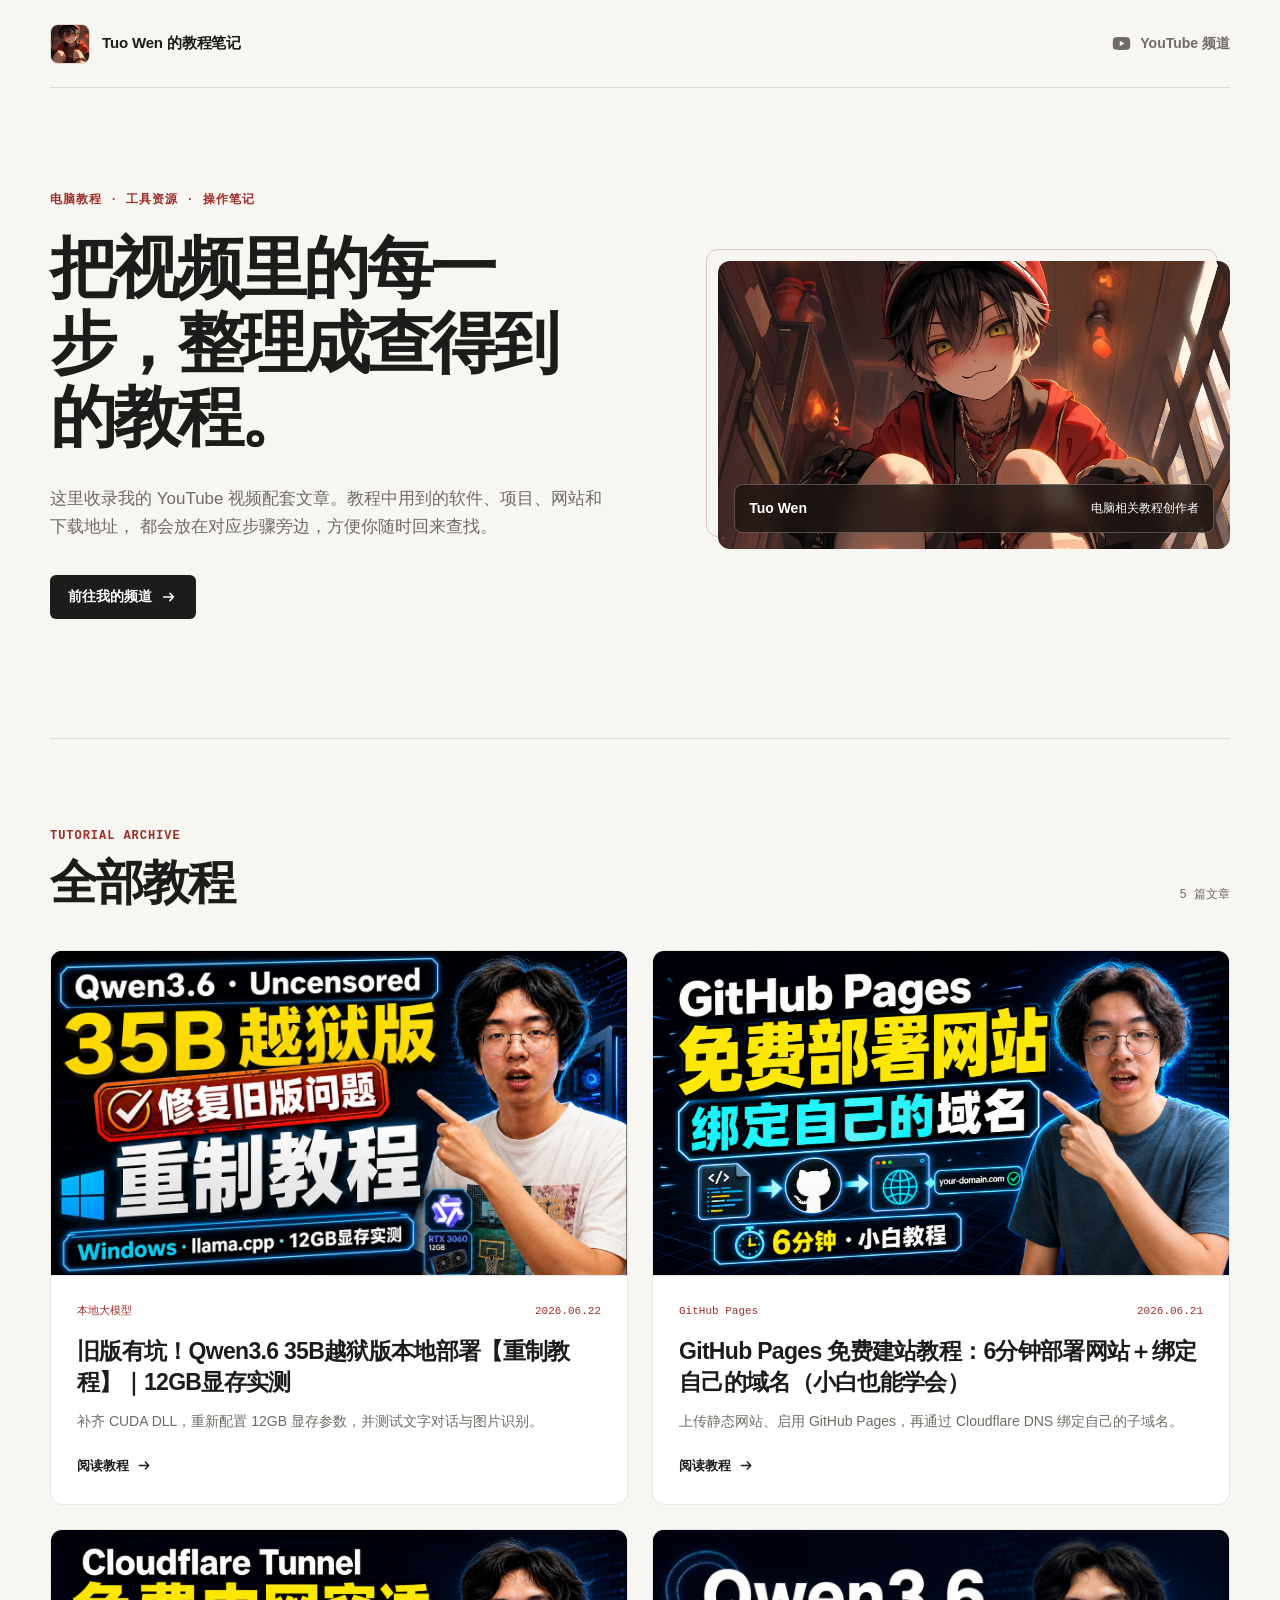
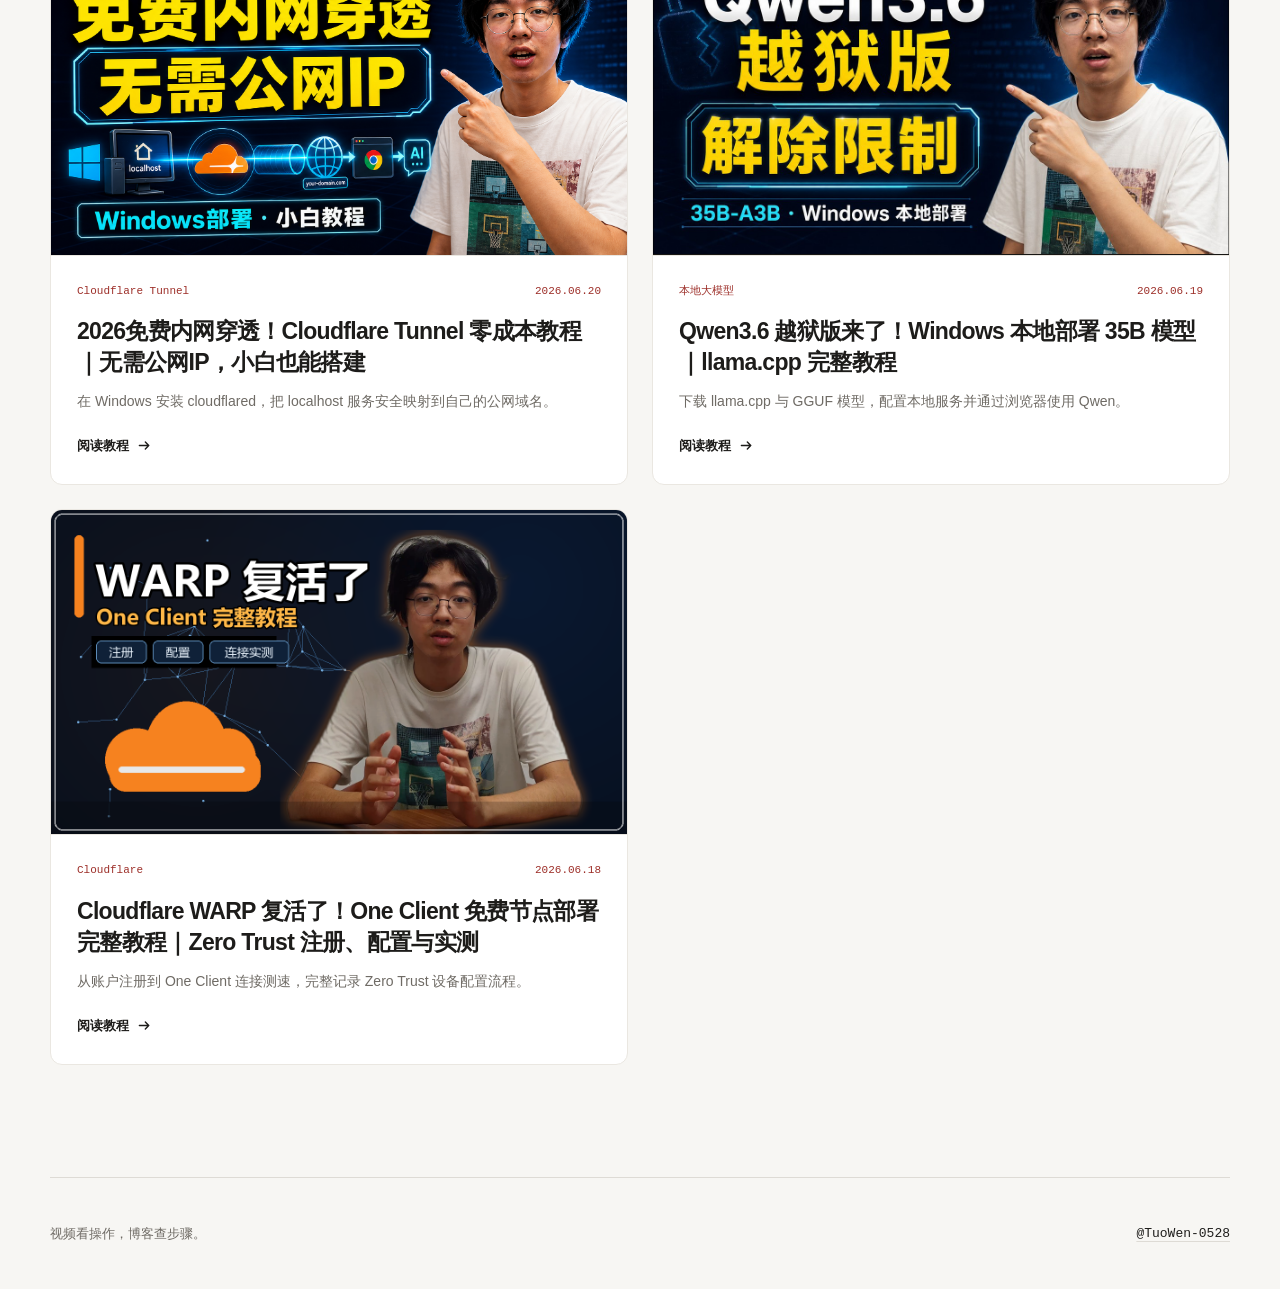
==== commit 1a6a3239: "Add files via upload" ====
--- a/index.html
+++ b/index.html
@@ -82,10 +82,38 @@
             <p class="eyebrow">Tutorial archive</p>
             <h2 id="tutorials-title">全部教程</h2>
           </div>
-          <p class="article-count" aria-label="当前收录文章数量">4 篇文章</p>
+          <p class="article-count" aria-label="当前收录文章数量">5 篇文章</p>
         </div>
 
         <div class="article-grid">
+          <a
+            class="article-card"
+            href="articles/qwen36-35b-uncensored-windows-remake-tutorial/qwen36-35b-uncensored-windows-remake-tutorial.html"
+          >
+            <div class="article-card-image">
+              <img
+                src="articles/qwen36-35b-uncensored-windows-remake-tutorial/images/youtube-thumbnail.jpg"
+                alt=""
+                width="1280"
+                height="720"
+              >
+            </div>
+            <div class="article-card-content">
+              <div class="article-card-meta">
+                <span>本地大模型</span>
+                <time datetime="2026-06-22">2026.06.22</time>
+              </div>
+              <h3>旧版有坑！Qwen3.6 35B越狱版本地部署【重制教程】｜12GB显存实测</h3>
+              <p>补齐 CUDA DLL，重新配置 12GB 显存参数，并测试文字对话与图片识别。</p>
+              <span class="read-more">
+                阅读教程
+                <svg viewBox="0 0 20 20" aria-hidden="true">
+                  <path d="M4 10h11M11 6l4 4-4 4"/>
+                </svg>
+              </span>
+            </div>
+          </a>
+
           <a
             class="article-card"
             href="articles/github-pages-free-website-custom-domain-tutorial/github-pages-free-website-custom-domain-tutorial.html"
--- a/assests/css/style.css
+++ b/assests/css/style.css
@@ -630,6 +630,45 @@
   margin: 8px 0;
 }
 
+.resource-actions {
+  display: flex;
+  flex-wrap: wrap;
+  gap: 12px;
+  margin-top: 18px;
+}
+
+.download-link {
+  display: inline-flex;
+  min-height: 44px;
+  align-items: center;
+  justify-content: center;
+  gap: 8px;
+  padding: 0 16px;
+  border: 1px solid var(--line);
+  border-radius: 6px;
+  background: var(--surface);
+  font-size: 13px;
+  font-weight: 650;
+  text-decoration: none;
+  transition:
+    border-color 160ms ease,
+    background-color 160ms ease;
+}
+
+.download-link:hover {
+  border-color: #d5c8c3;
+  background: #f4f2ee;
+}
+
+.download-link svg {
+  width: 18px;
+  fill: none;
+  stroke: currentColor;
+  stroke-linecap: round;
+  stroke-linejoin: round;
+  stroke-width: 1.7;
+}
+
 .article-toc {
   margin: 58px 0 10px;
   padding: 30px;
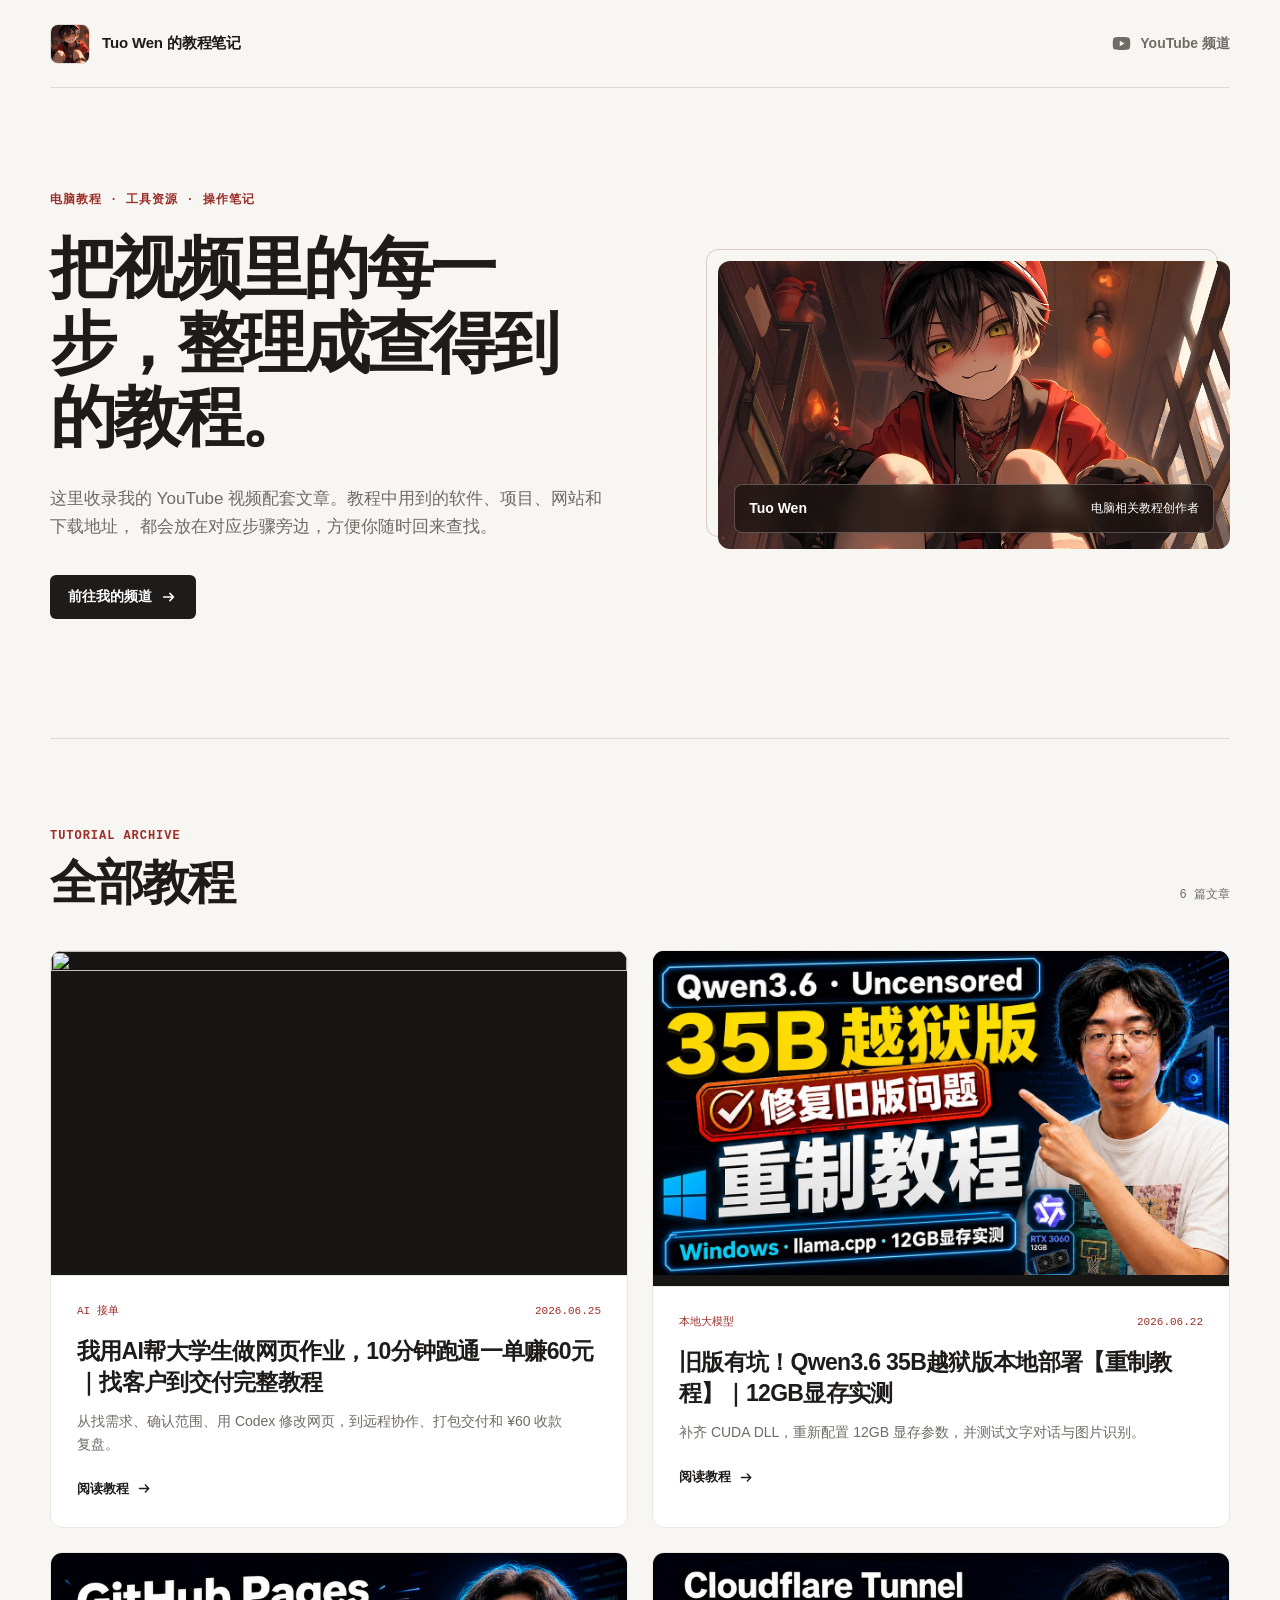
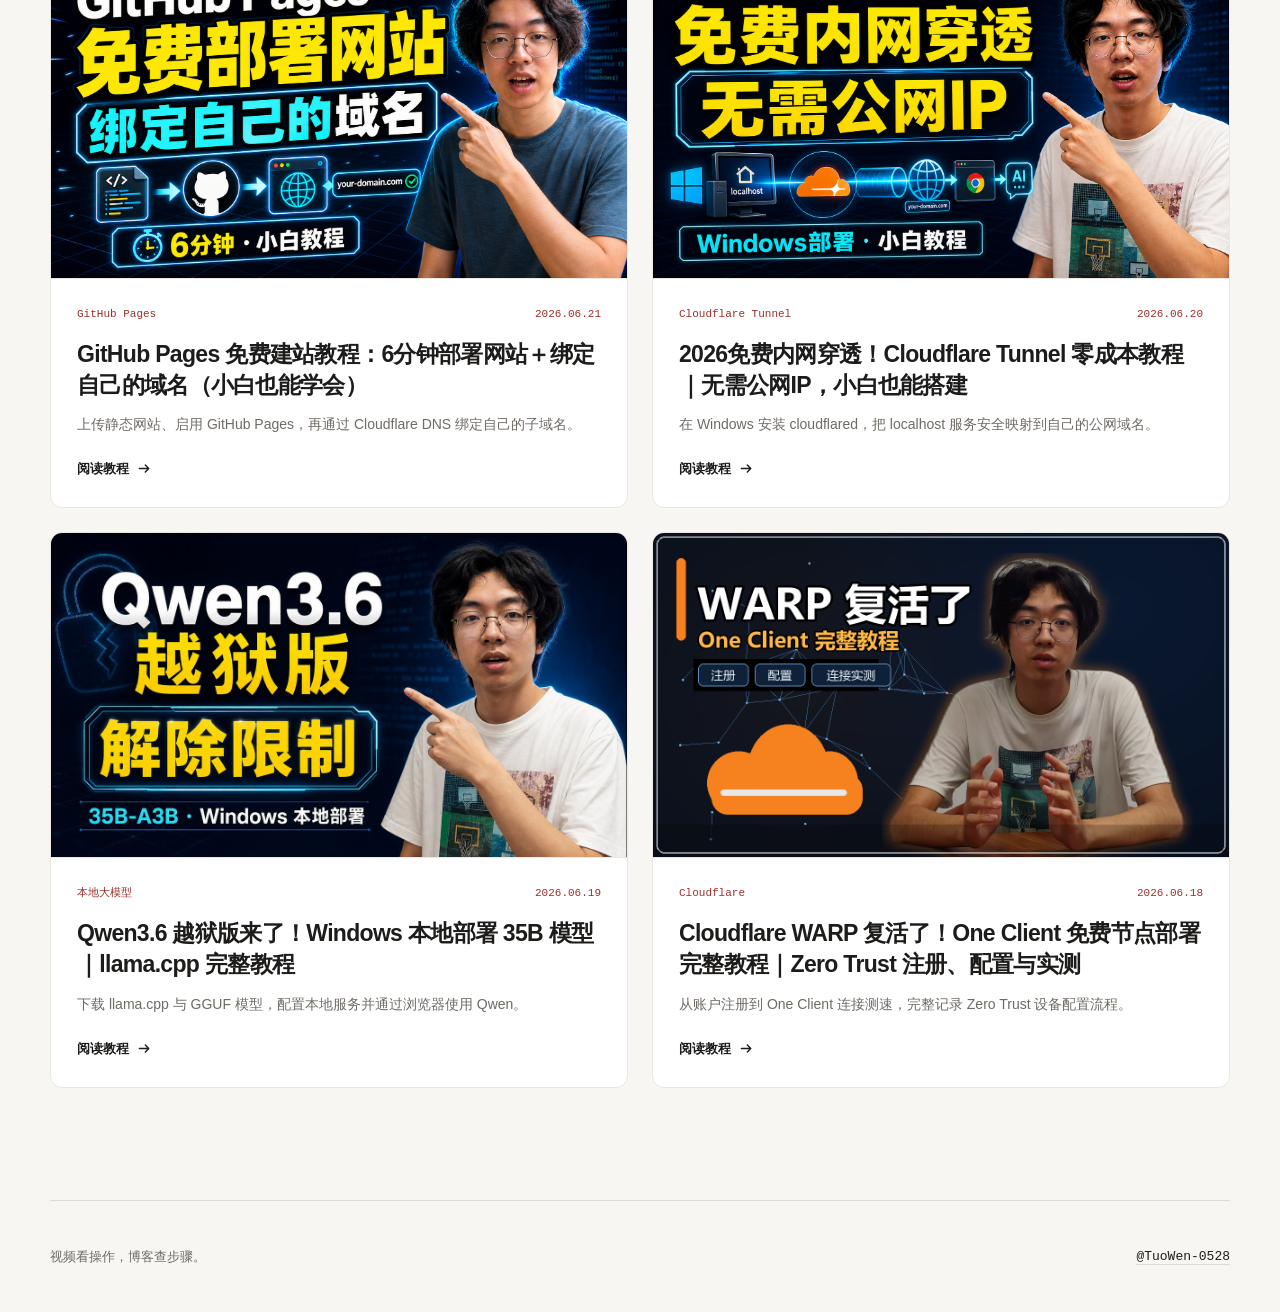
==== commit d96a2994: "Add files via upload" ====
--- a/index.html
+++ b/index.html
@@ -10,7 +10,7 @@
     <meta name="theme-color" content="#f7f6f3">
     <title>Tuo Wen 的教程笔记</title>
     <link rel="icon" href="assests/images/channel-avatar.jpg" type="image/jpeg">
-    <link rel="stylesheet" href="assests/css/style.css">
+    <link rel="stylesheet" href="assests/css/style.css?v=20260622-2">
   </head>
   <body>
     <a class="skip-link" href="#tutorials">跳到教程列表</a>
@@ -82,10 +82,38 @@
             <p class="eyebrow">Tutorial archive</p>
             <h2 id="tutorials-title">全部教程</h2>
           </div>
-          <p class="article-count" aria-label="当前收录文章数量">5 篇文章</p>
+          <p class="article-count" aria-label="当前收录文章数量">6 篇文章</p>
         </div>
 
         <div class="article-grid">
+          <a
+            class="article-card"
+            href="articles/ai-freelance-student-web-homework-tutorial/ai-freelance-student-web-homework-tutorial.html"
+          >
+            <div class="article-card-image">
+              <img
+                src="articles/ai-freelance-student-web-homework-tutorial/images/youtube-thumbnail.png"
+                alt=""
+                width="1536"
+                height="864"
+              >
+            </div>
+            <div class="article-card-content">
+              <div class="article-card-meta">
+                <span>AI 接单</span>
+                <time datetime="2026-06-25">2026.06.25</time>
+              </div>
+              <h3>我用AI帮大学生做网页作业，10分钟跑通一单赚60元｜找客户到交付完整教程</h3>
+              <p>从找需求、确认范围、用 Codex 修改网页，到远程协作、打包交付和 ¥60 收款复盘。</p>
+              <span class="read-more">
+                阅读教程
+                <svg viewBox="0 0 20 20" aria-hidden="true">
+                  <path d="M4 10h11M11 6l4 4-4 4"/>
+                </svg>
+              </span>
+            </div>
+          </a>
+
           <a
             class="article-card"
             href="articles/qwen36-35b-uncensored-windows-remake-tutorial/qwen36-35b-uncensored-windows-remake-tutorial.html"
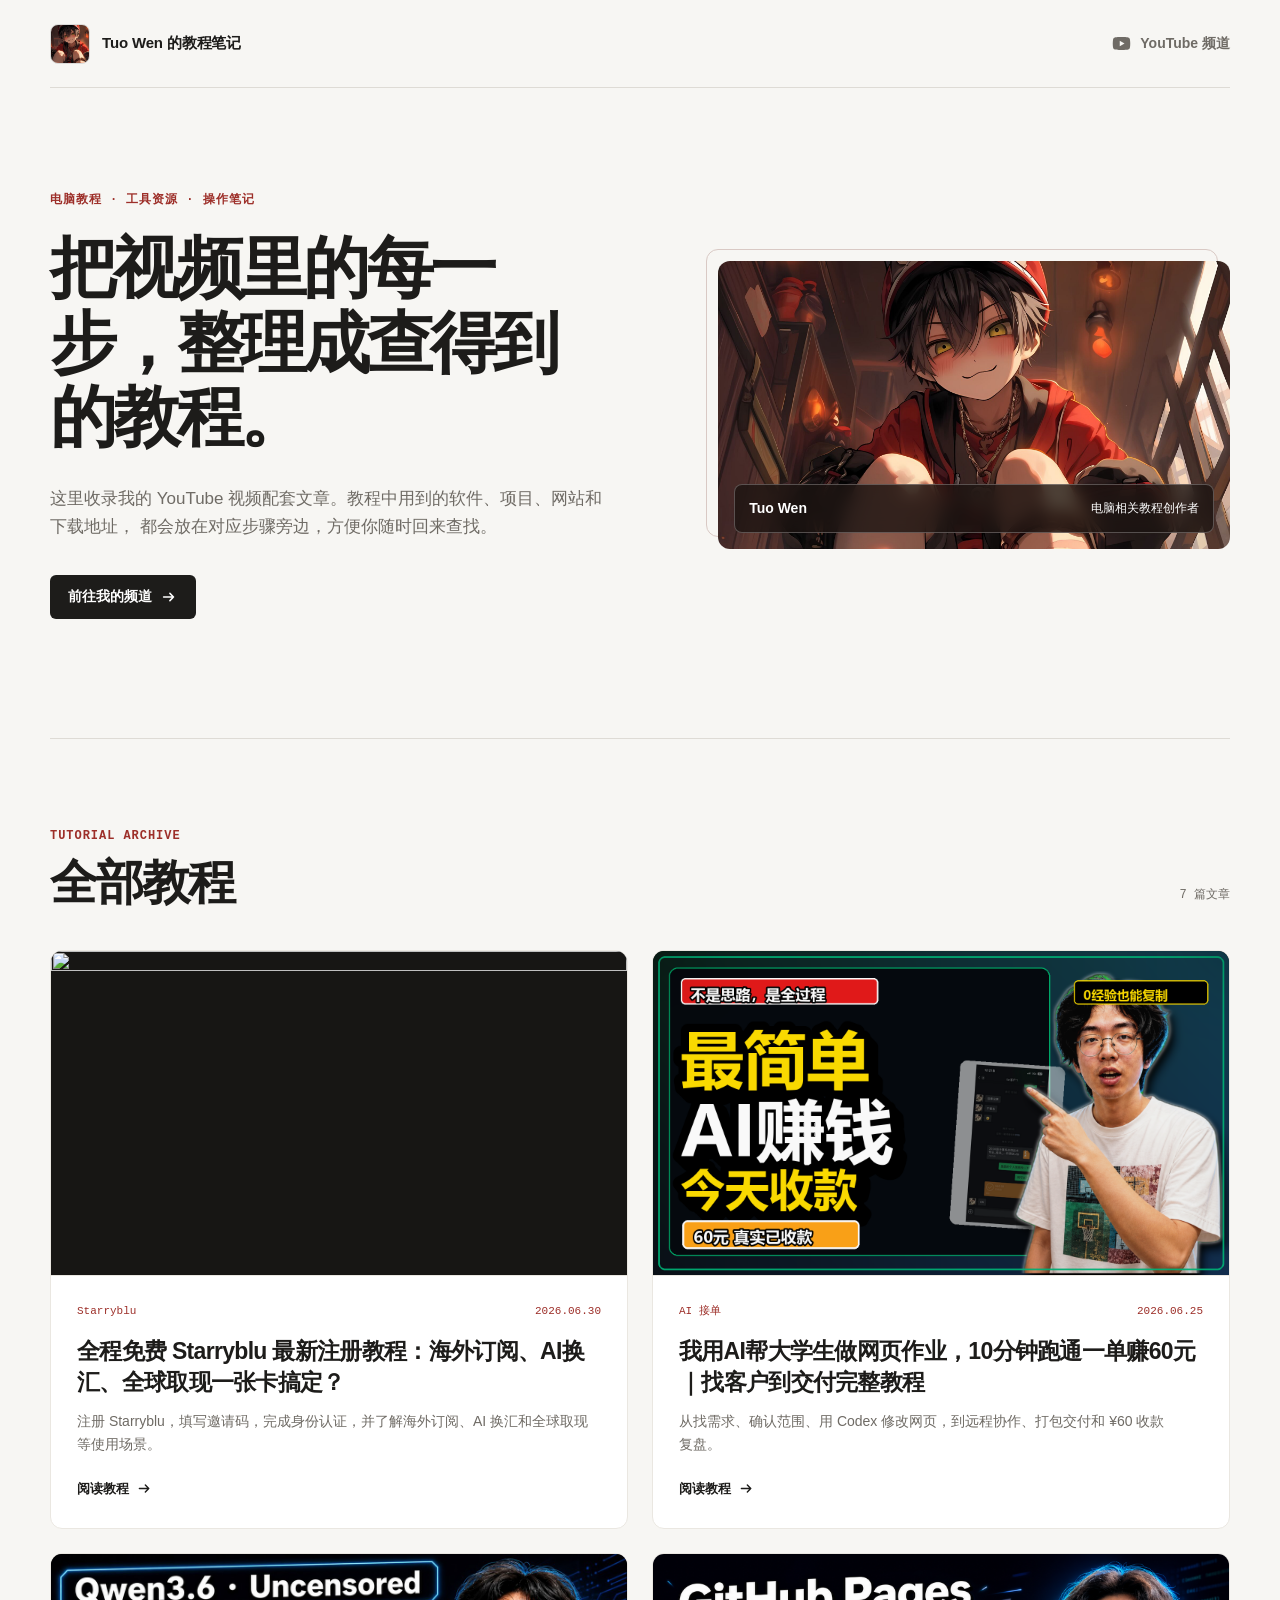
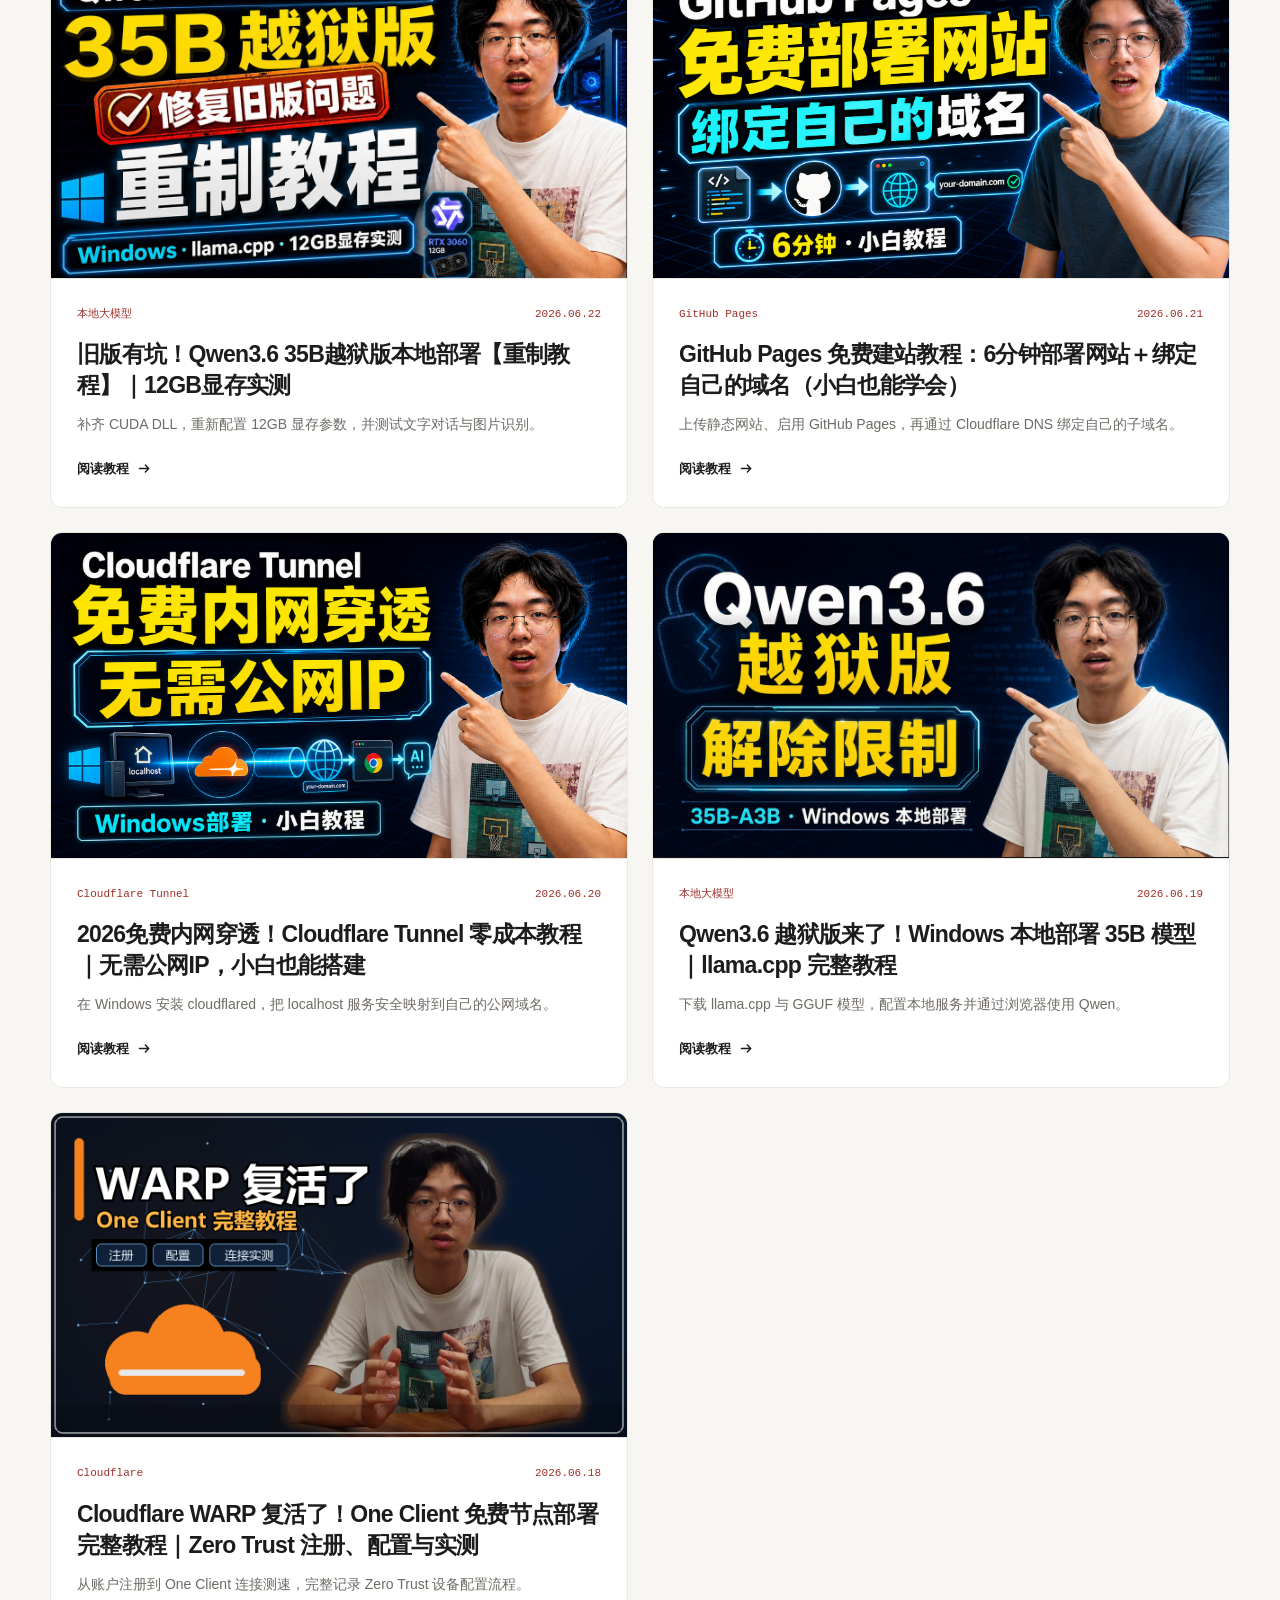
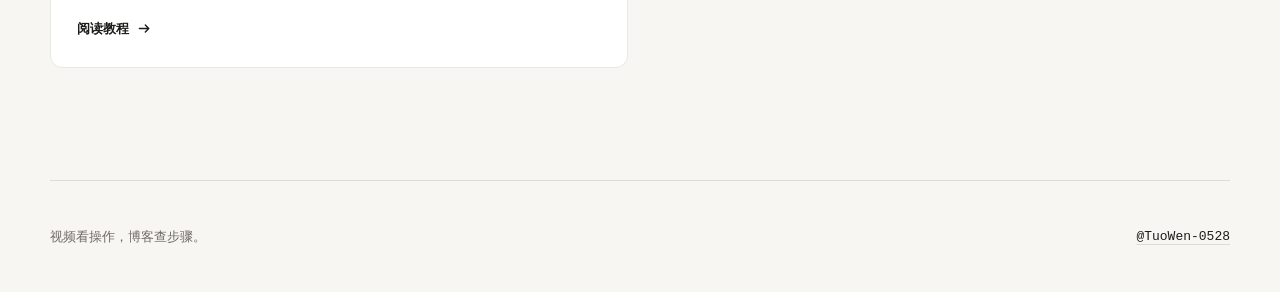
==== commit 50e5cdd1: "Add files via upload" ====
--- a/index.html
+++ b/index.html
@@ -82,10 +82,38 @@
             <p class="eyebrow">Tutorial archive</p>
             <h2 id="tutorials-title">全部教程</h2>
           </div>
-          <p class="article-count" aria-label="当前收录文章数量">6 篇文章</p>
+          <p class="article-count" aria-label="当前收录文章数量">7 篇文章</p>
         </div>
 
         <div class="article-grid">
+          <a
+            class="article-card"
+            href="articles/starryblu-global-payment-app-registration-guide/starryblu-global-payment-app-registration-guide.html"
+          >
+            <div class="article-card-image">
+              <img
+                src="articles/starryblu-global-payment-app-registration-guide/images/youtube-thumbnail.png"
+                alt=""
+                width="1672"
+                height="941"
+              >
+            </div>
+            <div class="article-card-content">
+              <div class="article-card-meta">
+                <span>Starryblu</span>
+                <time datetime="2026-06-30">2026.06.30</time>
+              </div>
+              <h3>全程免费 Starryblu 最新注册教程：海外订阅、AI换汇、全球取现一张卡搞定？</h3>
+              <p>注册 Starryblu，填写邀请码，完成身份认证，并了解海外订阅、AI 换汇和全球取现等使用场景。</p>
+              <span class="read-more">
+                阅读教程
+                <svg viewBox="0 0 20 20" aria-hidden="true">
+                  <path d="M4 10h11M11 6l4 4-4 4"/>
+                </svg>
+              </span>
+            </div>
+          </a>
+
           <a
             class="article-card"
             href="articles/ai-freelance-student-web-homework-tutorial/ai-freelance-student-web-homework-tutorial.html"
